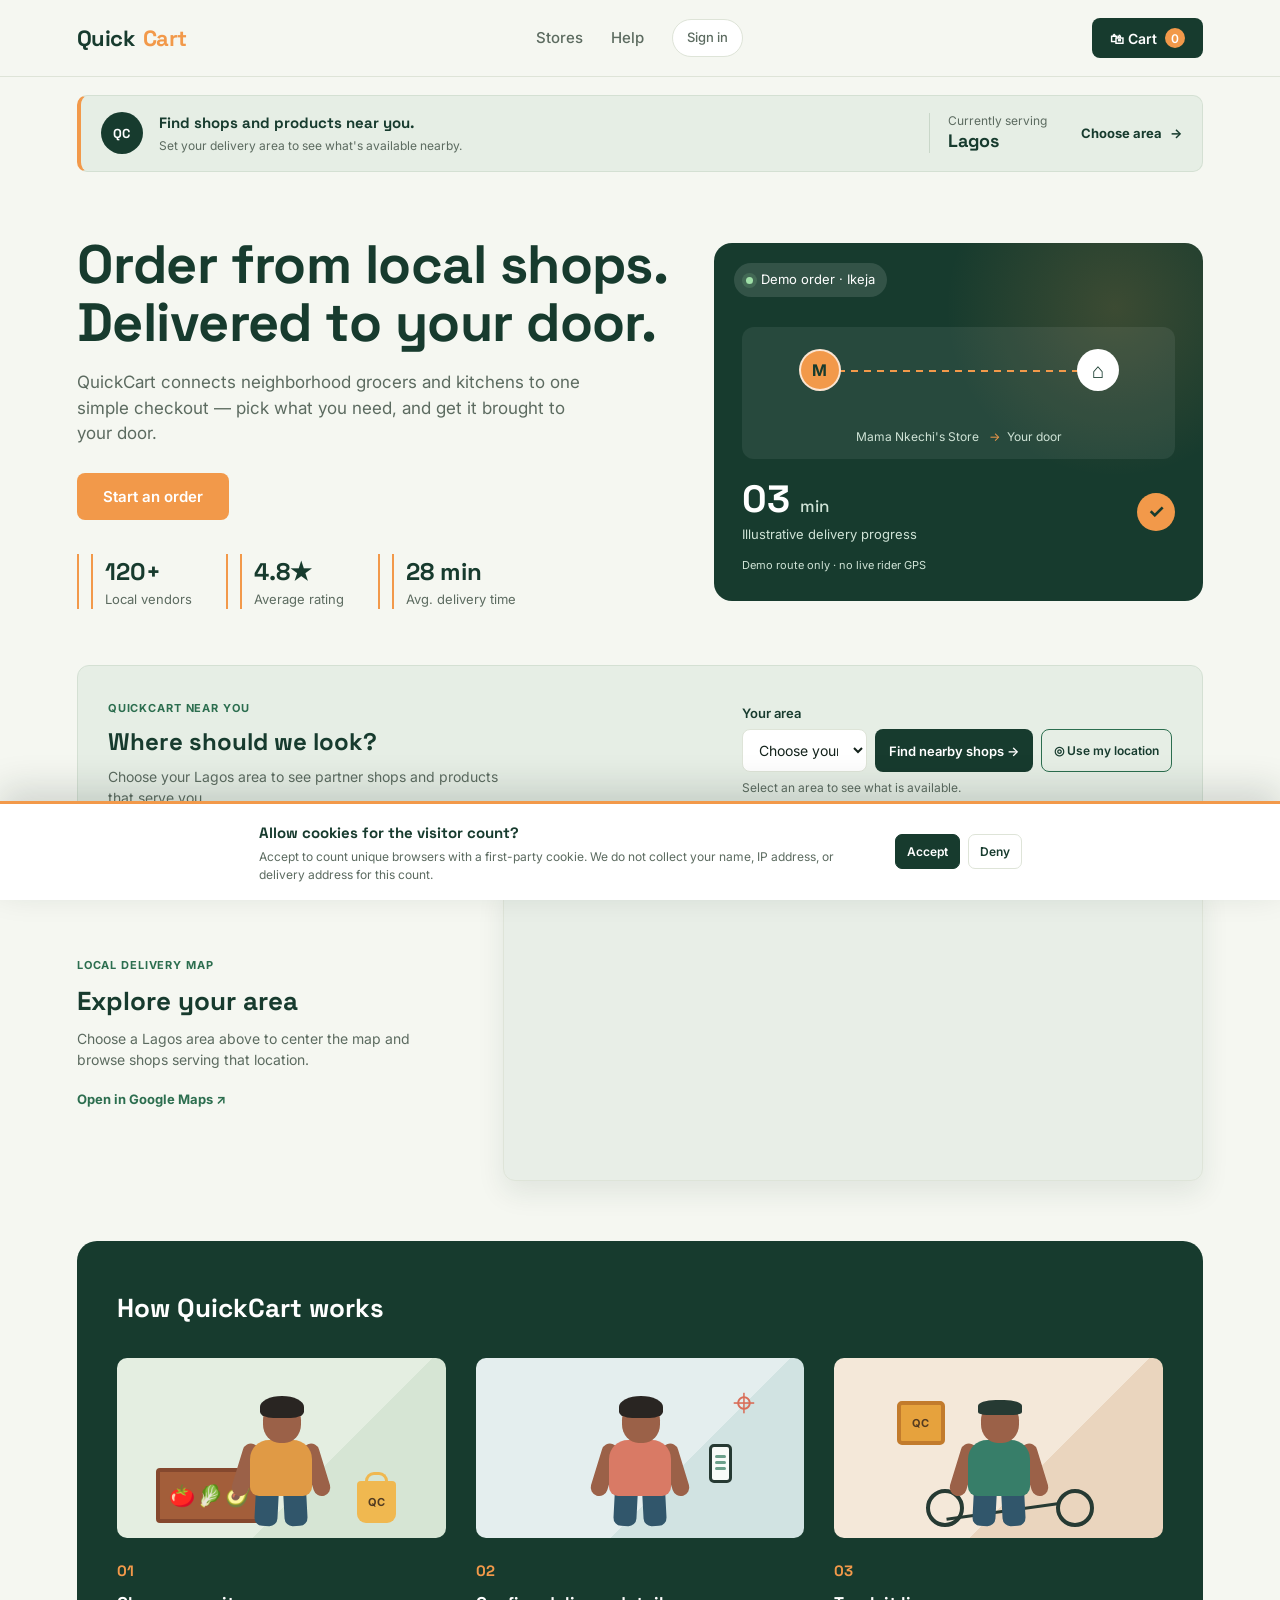
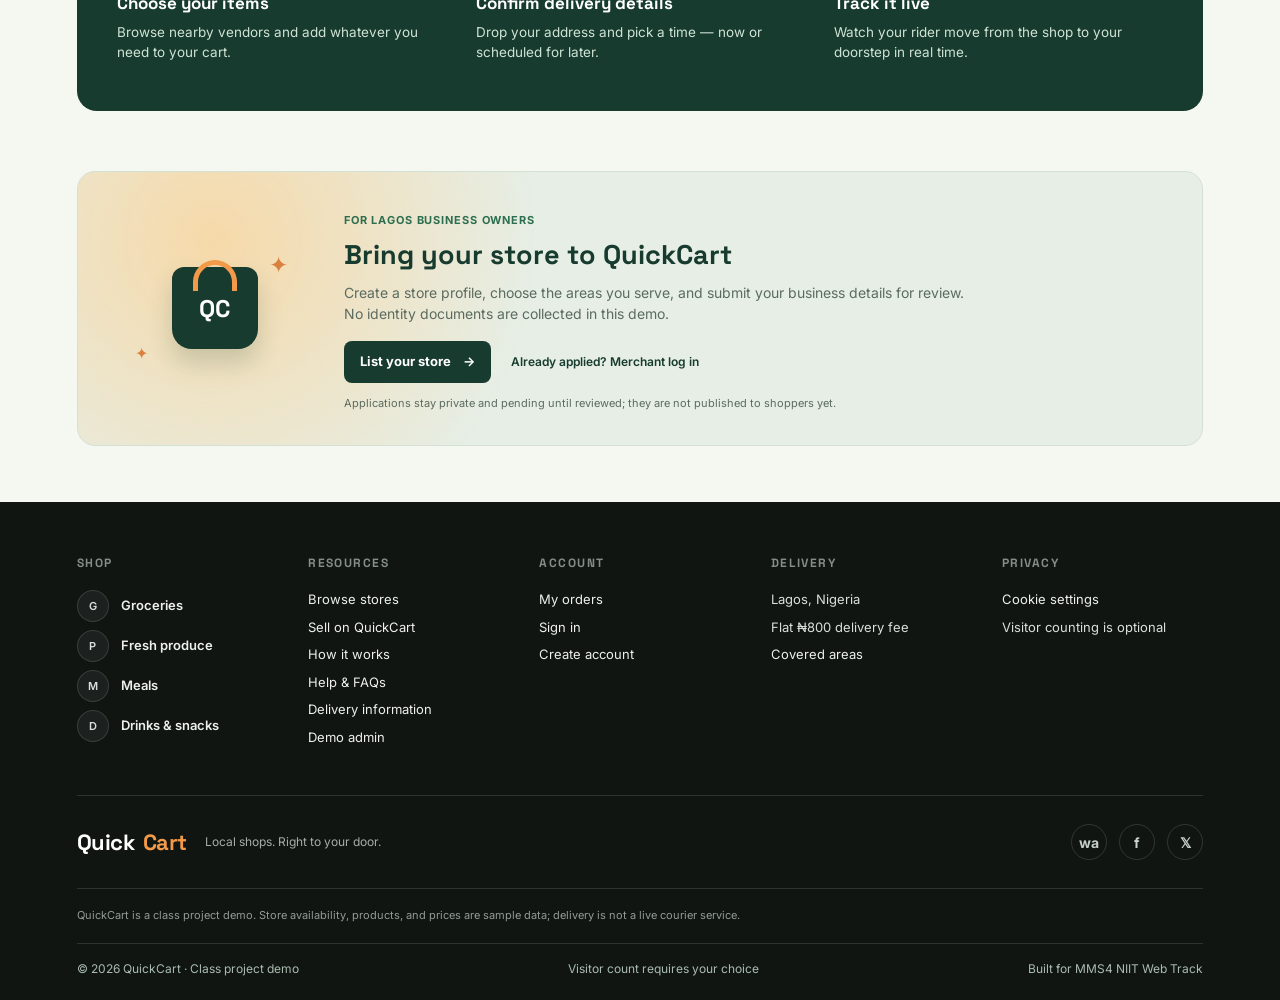
==== src/main/resources/static/index.html @ e5725293 "New App" ====
<!DOCTYPE html>
<html lang="en">
<head>
<meta charset="UTF-8">
<meta name="viewport" content="width=device-width, initial-scale=1.0">
<title>QuickCart — Local Delivery</title>
<link rel="preconnect" href="https://fonts.googleapis.com">
<link href="https://fonts.googleapis.com/css2?family=Space+Grotesk:wght@500;600;700&family=Inter:wght@400;500;600&display=swap" rel="stylesheet">
<link rel="stylesheet" href="style.css">
</head>
<body>

<header>
  <a href="index.html" class="brand">Quick<span>Cart</span></a>
  <nav><ul id="accountNav">
    <li><a>Groceries</a></li>
    <li><a>Meals</a></li>
  </ul></nav>
  <button class="cart-btn" id="cartButton" onclick="openCart()">
    🛍 Cart <span class="cart-count" id="cartCount">0</span>
  </button>
</header>

<div class="delivery-banner">
  <div class="banner-mark">QC</div>
  <div class="banner-copy">
    <strong>Find shops and products near you.</strong>
    <span>Set your delivery area to see what's available nearby.</span>
  </div>
  <div class="banner-action"><span>Currently serving</span><strong>Lagos</strong></div>
  <a href="#location" class="banner-link">Choose area <span aria-hidden="true">→</span></a>
</div>

<div class="hero">
  <div>
    <h1>Order from local shops.<br>Delivered to your door.</h1>
    <p>QuickCart connects neighborhood grocers and kitchens to one simple checkout — pick what you need, and get it brought to your door.</p>
    <button class="cta" onclick="document.getElementById('location').scrollIntoView({behavior:'smooth'})">Start an order</button>
    <div class="hero-stats">
      <div><div class="num">120+</div><div class="lbl">Local vendors</div></div>
      <div><div class="num">4.8★</div><div class="lbl">Average rating</div></div>
      <div><div class="num">28 min</div><div class="lbl">Avg. delivery time</div></div>
    </div>
  </div>
  <div class="hero-visual">
    <div class="tag"><span class="live-dot"></span> Demo order · Ikeja</div>
    <div class="route-map" aria-hidden="true">
      <div class="route-line"></div>
      <div class="route-stop shop-stop">M</div>
      <div class="route-stop home-stop">⌂</div>
      <div class="route-caption">Mama Nkechi's Store <span>→</span>Your door</div>
    </div>
    <div class="order-status">
      <div>
        <div class="eta">03 <span>min</span></div>
        <div class="eta-lbl">Illustrative delivery progress</div>
      </div>
      <div class="status-mark">✓</div>
    </div>
    <div class="hero-demo-note">Demo route only · no live rider GPS</div>
  </div>
</div>

<section class="location-section" id="location">
  <div class="location-intro">
    <span class="location-kicker">QUICKCART NEAR YOU</span>
    <h2>Where should we look?</h2>
    <p>Choose your Lagos area to see partner shops and products that serve you.</p>
  </div>
  <div class="location-form">
    <label for="locationCity">Your area</label>
    <div class="location-controls">
      <select id="locationCity">
        <option value="">Choose your area</option>
        <option value="Agege">Agege</option>
        <option value="Alimosho">Alimosho</option>
        <option value="Ajah">Ajah</option>
        <option value="Badagry">Badagry</option>
        <option value="Epe">Epe</option>
        <option value="Ikeja">Ikeja</option>
        <option value="Kosofe">Kosofe</option>
        <option value="Lekki">Lekki</option>
        <option value="Ojo">Ojo</option>
        <option value="Somolu">Somolu</option>
        <option value="Surulere">Surulere</option>
        <option value="Victoria Island">Victoria Island</option>
        <option value="Yaba">Yaba</option>
      </select>
      <button class="location-submit" type="button" onclick="findNearbyShops()">Find nearby shops <span aria-hidden="true">→</span></button>
      <button class="location-gps" type="button" onclick="useMyLocation()">◎ Use my location</button>
    </div>
    <p class="location-status" id="locationStatus" role="status">Select an area to see what is available.</p>
  </div>
</section>

<section class="map-section" aria-labelledby="mapHeading">
  <div class="map-info">
    <span class="location-kicker">LOCAL DELIVERY MAP</span>
    <h2 id="mapHeading">Explore your area</h2>
    <p id="mapDescription">Choose a Lagos area above to center the map and browse shops serving that location.</p>
    <a id="googleMapLink" href="https://www.google.com/maps/search/?api=1&query=Lagos%2C%20Nigeria" target="_blank" rel="noopener noreferrer">Open in Google Maps <span aria-hidden="true">↗</span></a>
  </div>
  <div class="map-frame">
    <iframe id="googleMap" title="Google Map of Lagos delivery area" loading="lazy" referrerpolicy="no-referrer-when-downgrade" src="https://maps.google.com/maps?q=Lagos%2C%20Nigeria&output=embed"></iframe>
  </div>
</section>

<section id="shop" hidden>
  <div class="section-head">
    <div>
      <h2 id="shopHeading">Shops near you</h2>
      <p id="shopSubheading">Available shops and products for your selected area.</p>
    </div>
    <div class="filters">
      <button class="active" onclick="filterCat('all',this)">All</button>
      <button onclick="filterCat('grocery',this)">Groceries</button>
      <button onclick="filterCat('produce',this)">Produce</button>
      <button onclick="filterCat('meal',this)">Meals</button>
      <button onclick="filterCat('bakery',this)">Bakery</button>
      <button onclick="filterCat('drink',this)">Drinks</button>
      <button onclick="filterCat('snack',this)">Snacks</button>
      <button onclick="filterCat('household',this)">Household</button>
      <button onclick="filterCat('personal',this)">Personal care</button>
    </div>
  </div>
  <div class="store-grid" id="storeGrid"></div>
  <h3 class="products-heading">Products from these shops</h3>
  <div class="grid" id="productGrid"></div>
</section>

<div class="how" id="how">
  <h2>How QuickCart works</h2>
  <div class="how-grid">
    <div class="step">
      <div class="step-art step-art-shop" aria-hidden="true">
        <div class="market-crate"><span>🍅</span><span>🥬</span><span>🥑</span></div>
        <div class="person person-shopper">
          <div class="person-hair"></div><div class="person-head"></div>
          <div class="person-arm person-arm-left"></div><div class="person-arm person-arm-right"></div>
          <div class="person-body"></div><div class="person-leg person-leg-left"></div><div class="person-leg person-leg-right"></div>
        </div>
        <div class="shopper-tote">QC</div>
      </div>
      <div class="n">01</div>
      <h3>Choose your items</h3>
      <p>Browse nearby vendors and add whatever you need to your cart.</p>
    </div>
    <div class="step">
      <div class="step-art step-art-address" aria-hidden="true">
        <div class="address-pin">⌖</div>
        <div class="person person-customer">
          <div class="person-hair"></div><div class="person-head"></div>
          <div class="person-arm person-arm-left"></div><div class="person-arm person-arm-right"></div>
          <div class="person-body"></div><div class="person-leg person-leg-left"></div><div class="person-leg person-leg-right"></div>
        </div>
        <div class="customer-phone"><span></span><span></span><span></span></div>
      </div>
      <div class="n">02</div>
      <h3>Confirm delivery details</h3>
      <p>Drop your address and pick a time — now or scheduled for later.</p>
    </div>
    <div class="step">
      <div class="step-art step-art-delivery" aria-hidden="true">
        <div class="delivery-box">QC</div>
        <div class="person person-rider">
          <div class="person-hair"></div><div class="person-head"></div>
          <div class="person-arm person-arm-left"></div><div class="person-arm person-arm-right"></div>
          <div class="person-body"></div><div class="person-leg person-leg-left"></div><div class="person-leg person-leg-right"></div>
        </div>
        <div class="delivery-wheel delivery-wheel-left"></div><div class="delivery-wheel delivery-wheel-right"></div>
        <div class="delivery-bike"></div>
      </div>
      <div class="n">03</div>
      <h3>Track it live</h3>
      <p>Watch your rider move from the shop to your doorstep in real time.</p>
    </div>
  </div>
</div>

<section class="merchant-cta-section" aria-labelledby="merchantCtaTitle">
  <div class="merchant-cta-art" aria-hidden="true">
    <span class="merchant-cta-bag">QC</span>
    <span class="merchant-cta-spark merchant-spark-one">✦</span>
    <span class="merchant-cta-spark merchant-spark-two">✦</span>
  </div>
  <div class="merchant-cta-copy">
    <span class="location-kicker">FOR LAGOS BUSINESS OWNERS</span>
    <h2 id="merchantCtaTitle">Bring your store to QuickCart</h2>
    <p>Create a store profile, choose the areas you serve, and submit your business details for review. No identity documents are collected in this demo.</p>
    <div class="merchant-cta-actions">
      <a class="merchant-cta-button" href="merchant-signup.html">List your store <span aria-hidden="true">→</span></a>
      <a class="merchant-login-link" href="merchant-login.html">Already applied? Merchant log in</a>
    </div>
    <small>Applications stay private and pending until reviewed; they are not published to shoppers yet.</small>
  </div>
</section>

<footer class="site-footer">
  <div class="footer-sitemap">
    <div class="footer-column footer-products">
      <h3>Shop</h3>
      <a href="#location"><span class="footer-product-icon">G</span> Groceries</a>
      <a href="#location"><span class="footer-product-icon">P</span> Fresh produce</a>
      <a href="#location"><span class="footer-product-icon">M</span> Meals</a>
      <a href="#location"><span class="footer-product-icon">D</span> Drinks & snacks</a>
    </div>
    <div class="footer-column">
      <h3>Resources</h3>
      <a href="stores.html">Browse stores</a>
      <a href="merchant-signup.html">Sell on QuickCart</a>
      <a href="#how">How it works</a>
      <a href="help.html">Help & FAQs</a>
      <a href="help.html">Delivery information</a>
      <a href="admin-login.html">Demo admin</a>
    </div>
    <div class="footer-column">
      <h3>Account</h3>
      <a href="orders.html">My orders</a>
      <a href="login.html">Sign in</a>
      <a href="signup.html">Create account</a>
    </div>
    <div class="footer-column">
      <h3>Delivery</h3>
      <span>Lagos, Nigeria</span>
      <span>Flat ₦800 delivery fee</span>
      <a href="stores.html">Covered areas</a>
    </div>
    <div class="footer-column">
      <h3>Privacy</h3>
      <a href="#visitorCount" onclick="openVisitorCookieSettings(event)">Cookie settings</a>
      <span>Visitor counting is optional</span>
    </div>
  </div>
  <div class="footer-brandbar">
    <div class="footer-brand-lockup">
      <a href="index.html" class="brand footer-brand">Quick<span>Cart</span></a>
      <span>Local shops. Right to your door.</span>
    </div>
    <div class="footer-socials" aria-label="Share QuickCart">
      <a href="#" aria-label="Share QuickCart on WhatsApp" title="Share on WhatsApp" onclick="shareQuickCart('whatsapp', event)">wa</a>
      <a href="#" aria-label="Share QuickCart on Facebook" title="Share on Facebook" onclick="shareQuickCart('facebook', event)">f</a>
      <a href="#" aria-label="Share QuickCart on X" title="Share on X" onclick="shareQuickCart('x', event)">𝕏</a>
    </div>
  </div>
  <p class="footer-disclaimer">QuickCart is a class project demo. Store availability, products, and prices are sample data; delivery is not a live courier service.</p>
  <div class="footer-bottom">
    <span>© 2026 QuickCart · Class project demo</span>
    <span id="visitorCount">Visitor count requires your choice</span>
    <span>Built for MMS4 NIIT Web Track</span>
  </div>
</footer>

<div class="overlay" id="overlay" onclick="closeCart()"></div>
<div class="drawer" id="drawer">
  <div class="drawer-head">
    <h3>Your cart</h3>
    <button class="close-btn" onclick="closeCart()">✕</button>
  </div>
  <div class="drawer-items" id="drawerItems"></div>
  <div class="drawer-foot">
    <div class="field" id="addressField" style="display:none;">
      <label for="streetAddress">Street address</label>
      <input type="text" id="streetAddress" placeholder="e.g. 14 Adeola Street">

      <div class="delivery-row">
        <div class="delivery-col">
          <label for="citySelect">City</label>
          <select id="citySelect">
            <option value="">Choose city</option>
            <option value="Agege">Agege</option>
            <option value="Alimosho">Alimosho</option>
            <option value="Ajah">Ajah</option>
            <option value="Badagry">Badagry</option>
            <option value="Epe">Epe</option>
            <option value="Ikeja">Ikeja</option>
            <option value="Kosofe">Kosofe</option>
            <option value="Lekki">Lekki</option>
            <option value="Ojo">Ojo</option>
            <option value="Somolu">Somolu</option>
            <option value="Surulere">Surulere</option>
            <option value="Victoria Island">Victoria Island</option>
            <option value="Yaba">Yaba</option>
          </select>
        </div>

        <div class="delivery-col">
          <label for="stateSelect">State</label>
          <select id="stateSelect">
            <option value="Lagos" selected>Lagos</option>
          </select>
        </div>
      </div>
    </div>
    <div class="row"><span>Subtotal</span><span id="subtotal">₦0</span></div>
    <div class="row"><span>Delivery fee</span><span id="deliveryFee">₦0</span></div>
    <div class="row total"><span>Total</span><span id="total">₦0</span></div>
    <button class="checkout-btn" id="checkoutBtn" onclick="checkout()" disabled>Place order</button>
  </div>
</div>

<div class="payment-modal" id="paymentModal" hidden>
  <section class="payment-dialog" role="dialog" aria-modal="true" aria-labelledby="paymentTitle" aria-describedby="paymentNotice">
    <span class="success-eyebrow">CHECKOUT · FINAL STEP</span>
    <h2 id="paymentTitle">Confirm demo payment</h2>
    <p class="payment-total-label">Order total</p>
    <p class="payment-total" id="paymentTotal">₦0</p>
    <div class="payment-demo-notice" id="paymentNotice">
      <strong>Demo only — no money will be charged.</strong>
      <span>This project does not process real payments or collect payment details.</span>
    </div>
    <button type="button" class="success-done" id="demoPaymentSubmit" onclick="confirmDemoPayment()">Simulate payment &amp; place order</button>
    <button type="button" class="payment-cancel" id="cancelDemoPayment" onclick="closePaymentModal()">Back to checkout</button>
  </section>
</div>

<div class="order-success-modal" id="orderSuccessModal" hidden>
  <section class="order-success-dialog" role="dialog" aria-modal="true" aria-labelledby="orderSuccessTitle" aria-describedby="orderSuccessMessage">
    <div class="success-icon" aria-hidden="true">
      <svg viewBox="0 0 72 72" focusable="false">
        <path class="success-badge" d="M36 3.5 44 8l9.2-.5 5 7.8 8.5 3.4.6 9.2 5.2 7.6-4.2 8.2.5 9.2-7.8 5-3.4 8.5-9.2.6L36 72l-8.2-4.2-9.2.5-5-7.8-8.5-3.4-.6-9.2L-.7 40.3l4.2-8.2-.5-9.2 7.8-5 3.4-8.5 9.2-.6z" transform="translate(1 0)"/>
        <path class="success-check" d="m22 37 9 9 20-21"/>
      </svg>
    </div>
    <span class="success-eyebrow">ORDER CONFIRMED</span>
    <h2 id="orderSuccessTitle">Successful</h2>
    <p id="orderSuccessMessage">Your order has been placed successfully.</p>
    <p class="success-reference" id="orderSuccessReference"></p>
    <button type="button" class="success-done" id="orderSuccessDone" onclick="closeOrderSuccess()">Done</button>
    <a class="success-orders-link" href="orders.html">View my orders</a>
  </section>
</div>

<script src="common.js"></script>
<script>
let PRODUCTS = [];
let NEARBY_STORES = [];
let cart = {}; // {id: qty}
let currentFilter = 'all';
let previousFocus = null;
let isSubmittingOrder = false;

function setMapLocation(query, description, title) {
  const encodedQuery = encodeURIComponent(query);
  const map = document.getElementById('googleMap');
  map.src = `https://maps.google.com/maps?q=${encodedQuery}&output=embed`;
  map.title = title;
  document.getElementById('mapDescription').textContent = description;
  document.getElementById('googleMapLink').href = `https://www.google.com/maps/search/?api=1&query=${encodedQuery}`;
}

function shareQuickCart(platform, event) {
  event.preventDefault();
  const pageUrl = encodeURIComponent(window.location.href);
  const message = encodeURIComponent('Find local shops and products with QuickCart');
  const shareUrls = {
    whatsapp: `https://wa.me/?text=${message}%20${pageUrl}`,
    facebook: `https://www.facebook.com/sharer/sharer.php?u=${pageUrl}`,
    x: `https://twitter.com/intent/tweet?url=${pageUrl}&text=${message}`
  };
  window.open(shareUrls[platform], '_blank', 'noopener,noreferrer');
}

function useMyLocation() {
  const status = document.getElementById('locationStatus');
  if (!navigator.geolocation) {
    status.textContent = 'Location is not available in this browser. Choose your area from the list.';
    return;
  }

  status.textContent = 'Requesting your location permission...';
  navigator.geolocation.getCurrentPosition(position => {
    const coordinates = `${position.coords.latitude},${position.coords.longitude}`;
    setMapLocation(coordinates, 'Map centered on your device location. Confirm your Lagos area above to see shops serving you.', 'Google Map centered on your device location');
    status.textContent = 'Your location is on the map. Choose your Lagos area to find nearby shops.';
  }, error => {
    const message = error.code === error.PERMISSION_DENIED
      ? 'Location permission was denied. Choose your area from the list instead.'
      : 'Could not get your location. Choose your area from the list instead.';
    status.textContent = message;
  }, { enableHighAccuracy: false, timeout: 10000, maximumAge: 60000 });
}

async function findNearbyShops(shouldScroll = true) {
  const city = document.getElementById('locationCity').value;
  const status = document.getElementById('locationStatus');
  const shopSection = document.getElementById('shop');

  if (!city) {
    showToast('Choose your area first', true);
    return;
  }

  setMapLocation(`${city}, Lagos, Nigeria`, `Map centered on ${city}, Lagos. Shops shown below serve this area.`, `Google Map of ${city}, Lagos`);
  if (localStorage.getItem('qc_delivery_city') && localStorage.getItem('qc_delivery_city') !== city) {
    cart = {};
    updateCart();
  }
  status.textContent = `Looking for shops in ${city}...`;
  shopSection.hidden = true;

  try {
    const stores = await api(`/api/stores?city=${encodeURIComponent(city)}`);
    if (stores.length === 0) {
      NEARBY_STORES = [];
      PRODUCTS = [];
      localStorage.removeItem('qc_delivery_city');
      updateCart();
      status.textContent = `No partner shops serve ${city} yet. Try another Lagos area.`;
      return;
    }

    localStorage.setItem('qc_delivery_city', city);
    document.getElementById('citySelect').value = city;
    document.getElementById('shopHeading').textContent = `Shops near ${city}`;
    document.getElementById('shopSubheading').textContent = `Partner shops and their available products in ${city}.`;
    NEARBY_STORES = stores;
    PRODUCTS = stores.flatMap(store => store.products.map(product => ({ ...product, storeName: store.name })));
    updateCart();
    renderStores();
    renderGrid();
    shopSection.hidden = false;
    status.textContent = `${stores.length} partner shop${stores.length === 1 ? '' : 's'} found in ${city}.`;
    if (shouldScroll) shopSection.scrollIntoView({ behavior: 'smooth', block: 'start' });
  } catch (err) {
    status.textContent = err.message;
  }
}

function renderStores() {
  document.getElementById('storeGrid').innerHTML = NEARBY_STORES.map(store => `
    <article class="store-card">
      <div class="store-card-top">
        <div class="store-icon">${store.icon}</div>
        <div>
          <h3>${store.name}</h3>
          <p>${store.category}</p>
        </div>
      </div>
      <div class="store-card-bottom">
        <span>Serving ${document.getElementById('locationCity').value}</span>
        <strong>${store.products.length} items</strong>
      </div>
    </article>
  `).join('');
}

function restoreDeliveryArea() {
  const requestedCity = new URLSearchParams(window.location.search).get('area');
  const savedCity = requestedCity || localStorage.getItem('qc_delivery_city');
  if (!savedCity) return;
  const locationSelect = document.getElementById('locationCity');
  locationSelect.value = savedCity;
  if (locationSelect.value) findNearbyShops(Boolean(requestedCity));
}

function renderGrid(){
  const grid = document.getElementById('productGrid');
  const items = PRODUCTS.filter(p => currentFilter==='all' || p.cat===currentFilter);
  if (items.length === 0) {
    grid.innerHTML = '<p class="empty-results">No products in this category at your nearby shops.</p>';
    return;
  }
  grid.innerHTML = items.map(p => `
    <div class="card">
      <div class="card-img">${p.icon}</div>
      <h3>${p.name}</h3>
      <p class="desc">${p.desc}</p>
      <p class="product-store">${p.storeName}</p>
      <div class="card-foot">
        <span class="price">${money(p.price)}</span>
        <button class="add-btn" onclick="addToCart(${p.id})">+</button>
      </div>
    </div>
  `).join('');
}

function filterCat(cat, btn){
  currentFilter = cat;
  document.querySelectorAll('.filters button').forEach(b=>b.classList.remove('active'));
  btn.classList.add('active');
  renderGrid();
}

function addToCart(id){
  cart[id] = (cart[id] || 0) + 1;
  updateCart();
  showToast('Added to cart');
}

function changeQty(id, delta){
  cart[id] = (cart[id]||0) + delta;
  if(cart[id] <= 0) delete cart[id];
  updateCart();
}

function updateCart(){
  const ids = Object.keys(cart);
  const count = ids.reduce((s,id)=>s+cart[id],0);
  document.getElementById('cartCount').textContent = count;

  const drawerItems = document.getElementById('drawerItems');
  if(ids.length === 0){
    drawerItems.innerHTML = `<div class="empty-msg">Your cart is empty.<br>Add something tasty from the shop.</div>`;
  } else {
    drawerItems.innerHTML = ids.map(id=>{
      const p = PRODUCTS.find(x=>x.id==id);
      return `
        <div class="cart-line">
          <div class="ic">${p.icon}</div>
          <div class="info">
            <div class="nm">${p.name}</div>
            <div class="pr">${money(p.price)}</div>
          </div>
          <div class="qty">
            <button onclick="changeQty(${id},-1)">−</button>
            <span>${cart[id]}</span>
            <button onclick="changeQty(${id},1)">+</button>
          </div>
        </div>
      `;
    }).join('');
  }

  const subtotal = ids.reduce((s,id)=> s + PRODUCTS.find(x=>x.id==id).price * cart[id], 0);
  const fee = subtotal > 0 ? 800 : 0;
  document.getElementById('subtotal').textContent = money(subtotal);
  document.getElementById('deliveryFee').textContent = money(fee);
  document.getElementById('total').textContent = money(subtotal + fee);
  document.getElementById('checkoutBtn').disabled = subtotal === 0;
  document.getElementById('addressField').style.display = subtotal > 0 ? 'block' : 'none';
}

function openCart(){
  document.getElementById('drawer').classList.add('open');
  document.getElementById('overlay').classList.add('open');
}
function closeCart(){
  document.getElementById('drawer').classList.remove('open');
  document.getElementById('overlay').classList.remove('open');
}

function showOrderSuccess(order){
  const modal = document.getElementById('orderSuccessModal');
  const message = document.getElementById('orderSuccessMessage');
  const reference = document.getElementById('orderSuccessReference');
  previousFocus = document.getElementById('cartButton');
  message.textContent = `Your order has been placed successfully${order?.total != null ? ` for ${money(order.total)}` : ''}.`;
  reference.textContent = order?.id ? `Order #${order.id}` : '';
  modal.hidden = false;
  document.body.classList.add('modal-open');
  document.getElementById('orderSuccessDone').focus();
}

function closeOrderSuccess(){
  const modal = document.getElementById('orderSuccessModal');
  if (modal.hidden) return;
  modal.hidden = true;
  document.body.classList.remove('modal-open');
  if (previousFocus instanceof HTMLElement) previousFocus.focus();
}

function openPaymentModal(){
  const modal = document.getElementById('paymentModal');
  document.getElementById('paymentTotal').textContent = document.getElementById('total').textContent;
  previousFocus = document.getElementById('checkoutBtn');
  modal.hidden = false;
  document.body.classList.add('modal-open');
  document.getElementById('demoPaymentSubmit').focus();
}

function closePaymentModal(){
  const modal = document.getElementById('paymentModal');
  if (modal.hidden || isSubmittingOrder) return;
  modal.hidden = true;
  document.body.classList.remove('modal-open');
  if (previousFocus instanceof HTMLElement) previousFocus.focus();
}

document.addEventListener('keydown', event => {
  const modal = document.getElementById('paymentModal').hidden
    ? document.getElementById('orderSuccessModal')
    : document.getElementById('paymentModal');
  if (modal.hidden) return;
  if (event.key === 'Escape') {
    if (modal.id === 'paymentModal') closePaymentModal();
    else closeOrderSuccess();
    return;
  }
  if (event.key === 'Tab') {
    const focusable = modal.querySelectorAll('button:not([disabled]), a[href]');
    const first = focusable[0];
    const last = focusable[focusable.length - 1];
    if (event.shiftKey && document.activeElement === first) {
      event.preventDefault();
      last.focus();
    } else if (!event.shiftKey && document.activeElement === last) {
      event.preventDefault();
      first.focus();
    }
  }
});

function checkout(){
  if (!getUser()) {
    showToast('Please sign in to place an order', true);
    setTimeout(()=> window.location.href = 'login.html', 900);
    return;
  }
  if (getUser().accountType === 'merchant') {
    showToast('Merchant accounts cannot place customer orders. Log out and use a customer account.', true);
    return;
  }

  const street = document.getElementById('streetAddress').value.trim();
  const city = document.getElementById('citySelect').value.trim();
  const state = document.getElementById('stateSelect').value.trim();

  if (!street) {
    showToast('Please enter your street address', true);
    return;
  }
  if (!city) {
    showToast('Please choose a Lagos city', true);
    return;
  }
  if (!state || state.toLowerCase() !== 'lagos') {
    showToast('QuickCart delivery is only available in Lagos, Lagos State', true);
    return;
  }

  openPaymentModal();
}

async function confirmDemoPayment(){
  if (isSubmittingOrder) return;
  const button = document.getElementById('demoPaymentSubmit');
  const street = document.getElementById('streetAddress').value.trim();
  const city = document.getElementById('citySelect').value.trim();
  const state = document.getElementById('stateSelect').value.trim();
  const address = `${street}, ${city}, ${state}`;
  isSubmittingOrder = true;
  button.disabled = true;
  button.textContent = 'Placing demo order...';
  try {
    const result = await api('/api/orders', {
      method: 'POST',
      body: JSON.stringify({ items: cart, address, street, city, state, paymentMethod: 'DEMO' })
    });
    document.getElementById('paymentModal').hidden = true;
    cart = {};
    updateCart();
    closeCart();
    showOrderSuccess(result.order);
  } catch (err) {
    showToast(err.message, true);
  } finally {
    isSubmittingOrder = false;
    button.disabled = false;
    button.textContent = 'Simulate payment & place order';
  }
}

renderAccountNav('accountNav');
restoreDeliveryArea();
updateCart();
</script>

</body>
</html>
---- src/main/resources/static/style.css ----
:root{
  --green-deep:#173B2E;
  --green-mid:#2C6E4F;
  --paper:#F5F7F1;
  --paper-card:#FFFFFF;
  --ink:#14231C;
  --mango:#F2994A;
  --teal:#2D6A6A;
  --line:#DEE4D8;
  --muted:#5C6B60;
  --error:#C0392B;
}
*{box-sizing:border-box;}
body{margin:0;background:var(--paper);color:var(--ink);font-family:'Inter',sans-serif;line-height:1.5;}
h1,h2,h3,.brand,.price{font-family:'Space Grotesk',sans-serif;}
a{color:inherit;}
img{max-width:100%;display:block;}

/* NAV */
header{
  display:flex;align-items:center;justify-content:space-between;
  padding:18px 6vw;position:sticky;top:0;background:var(--paper);
  border-bottom:1px solid var(--line);z-index:10;
}
.brand{font-size:22px;font-weight:700;color:var(--green-deep);display:flex;align-items:center;gap:8px;letter-spacing:-0.02em;text-decoration:none;}
.brand span{color:var(--mango);}
nav ul{display:flex;gap:28px;list-style:none;margin:0;padding:0;font-size:15px;font-weight:500;color:var(--muted);align-items:center;}
nav a{text-decoration:none;cursor:pointer;}
nav a:hover{color:var(--green-deep);}
.cart-btn{
  background:var(--green-deep);color:#fff;border:none;border-radius:8px;
  padding:10px 18px;font-family:'Inter';font-weight:600;font-size:14px;
  cursor:pointer;display:flex;align-items:center;gap:8px;
}
.cart-count{
  background:var(--mango);color:#fff;border-radius:50%;width:20px;height:20px;
  display:flex;align-items:center;justify-content:center;font-size:12px;
}
.account-pill{
  background:var(--paper-card);border:1px solid var(--line);padding:8px 14px;
  border-radius:20px;font-size:13px;cursor:pointer;font-family:'Inter';
}
.delivery-banner{
  margin:18px 6vw 0;padding:16px 20px;display:flex;align-items:center;gap:16px;
  background:#E6EEE5;border:1px solid #D4E0D3;border-left:4px solid var(--mango);border-radius:10px;
}
.banner-mark{width:42px;height:42px;display:grid;place-items:center;flex:none;border-radius:50%;
  background:var(--green-deep);color:#fff;font-family:'Space Grotesk';font-weight:700;font-size:13px;}
.banner-copy{display:flex;flex-direction:column;gap:2px;flex:1;}
.banner-copy strong{color:var(--green-deep);font-family:'Space Grotesk';font-size:15px;}
.banner-copy span,.banner-action span{color:var(--muted);font-size:12px;}
.banner-action{display:flex;flex-direction:column;line-height:1.35;padding:0 18px;border-left:1px solid #C9D7C9;}
.banner-action strong{font-family:'Space Grotesk';font-size:18px;color:var(--green-deep);}
.banner-link{display:flex;gap:8px;align-items:center;white-space:nowrap;color:var(--green-deep);font-size:13px;font-weight:700;text-decoration:none;}
.banner-link:hover{color:var(--green-mid);}

.location-section{
  margin:0 6vw 42px;padding:28px 30px;display:flex;align-items:center;justify-content:space-between;gap:28px;
  background:#E6EEE5;border:1px solid #D4E0D3;border-radius:12px;
}
.location-intro{max-width:390px;}
.location-kicker{color:var(--green-mid);font-size:11px;font-weight:700;letter-spacing:.08em;}
.location-intro h2{margin:6px 0;font-size:24px;color:var(--green-deep);}
.location-intro p{margin:0;color:var(--muted);font-size:14px;}
.location-form{width:min(100%,430px);}
.location-form label{display:block;margin-bottom:6px;font-size:13px;font-weight:600;color:var(--green-deep);}
.location-controls{display:flex;gap:8px;}
.location-controls select{flex:1;min-width:0;border:1px solid var(--line);border-radius:8px;padding:11px 12px;background:#fff;color:var(--ink);font:14px 'Inter',sans-serif;}
.location-submit{border:0;border-radius:8px;padding:11px 14px;background:var(--green-deep);color:white;font:600 13px 'Inter',sans-serif;white-space:nowrap;cursor:pointer;}
.location-submit:hover{background:var(--green-mid);}
.location-status{min-height:19px;margin:7px 0 0;color:var(--muted);font-size:12px;}
.location-gps{border:1px solid var(--green-mid);border-radius:8px;padding:10px 12px;background:transparent;color:var(--green-deep);font:600 12px 'Inter',sans-serif;white-space:nowrap;cursor:pointer;}
.location-gps:hover{background:#D8E5D7;}
.map-section{display:grid;grid-template-columns:.72fr 1.28fr;align-items:center;gap:32px;padding-top:0;}
.map-info h2{margin:7px 0;color:var(--green-deep);font-size:26px;}
.map-info p{margin:0 0 16px;color:var(--muted);font-size:14px;max-width:38ch;}
.map-info a{color:var(--green-mid);font-size:13px;font-weight:700;text-decoration:none;}
.map-info a:hover{color:var(--green-deep);}
.map-frame{overflow:hidden;border:1px solid var(--line);border-radius:12px;background:#E8EEE7;box-shadow:0 12px 28px rgba(23,59,46,.09);}
.map-frame iframe{display:block;width:100%;height:300px;border:0;}

/* HERO */
.hero{
  display:grid;grid-template-columns:1.1fr 0.9fr;gap:40px;
  padding:64px 6vw 56px;align-items:center;
}
.hero > div:first-child{animation:rise-in .55s ease-out both;}
.hero-visual{animation:rise-in .65s .1s ease-out both;}
.delivery-banner{animation:rise-in .45s ease-out both;}
.location-section,.map-section{animation:rise-in .5s ease-out both;}
@keyframes rise-in{from{opacity:0;transform:translateY(14px);}to{opacity:1;transform:translateY(0);}}
.hero h1{
  font-size:clamp(34px,4.4vw,54px);line-height:1.08;margin:0 0 18px;
  color:var(--green-deep);font-weight:700;letter-spacing:-0.01em;
}
.hero p{color:var(--muted);font-size:17px;max-width:46ch;margin:0 0 26px;}
.hero-stats{display:flex;gap:34px;margin-top:34px;}
.hero-stats div{border-left:2px solid var(--mango);padding-left:12px;}
.hero-stats .num{font-family:'Space Grotesk';font-size:24px;font-weight:700;color:var(--green-deep);}
.hero-stats .lbl{font-size:13px;color:var(--muted);}
.cta{
  background:var(--mango);color:#fff;border:none;padding:14px 26px;border-radius:8px;
  font-weight:600;font-size:15px;cursor:pointer;font-family:'Inter';
}
.hero-visual{
  background:radial-gradient(circle at 82% 18%,rgba(242,153,74,.17),transparent 34%),var(--green-deep);
  border-radius:18px;padding:28px;color:#fff;
  position:relative;overflow:hidden;min-height:320px;display:flex;flex-direction:column;justify-content:flex-end;
}
.hero-visual .tag{
  position:absolute;top:20px;left:20px;background:rgba(255,255,255,.12);
  padding:7px 12px;border-radius:20px;font-size:13px;display:flex;align-items:center;gap:8px;
}
.live-dot{width:7px;height:7px;border-radius:50%;background:#9FE0A8;box-shadow:0 0 0 4px rgba(159,224,168,.15);}
.route-map{height:132px;position:relative;margin:56px 0 20px;border-radius:12px;background:rgba(255,255,255,.07);}
.route-line{position:absolute;left:19%;right:19%;top:43px;height:2px;background:repeating-linear-gradient(90deg,var(--mango) 0 7px,transparent 7px 13px);}
.route-stop{position:absolute;top:22px;width:42px;height:42px;border:2px solid rgba(255,255,255,.75);border-radius:50%;display:grid;place-items:center;font-weight:700;}
.shop-stop{left:13%;background:var(--mango);color:var(--green-deep);}
.home-stop{right:13%;background:#fff;color:var(--green-deep);font-size:21px;}
.route-caption{position:absolute;left:0;right:0;bottom:13px;text-align:center;color:#CFE3D6;font-size:12px;}
.route-caption span{color:var(--mango);padding:0 7px;}
.order-status{display:flex;align-items:center;justify-content:space-between;gap:16px;}
.hero-visual .eta{font-family:'Space Grotesk';font-size:38px;font-weight:700;line-height:1.1;}
.hero-visual .eta span{font-size:17px;font-weight:500;color:#CFE3D6;}
.hero-visual .eta-lbl{font-size:13px;color:#CFE3D6;margin-top:4px;}
.hero-demo-note{margin-top:12px;color:#CFE3D6;font-size:11px;}
.status-mark{width:38px;height:38px;border-radius:50%;display:grid;place-items:center;background:var(--mango);color:var(--green-deep);font-size:19px;font-weight:700;flex:none;}

/* SECTION */
section{padding:10px 6vw 60px;}
.section-head{display:flex;justify-content:space-between;align-items:flex-end;margin-bottom:24px;flex-wrap:wrap;gap:14px;}
.section-head h2{font-size:26px;color:var(--green-deep);margin:0;}
.section-head p{color:var(--muted);font-size:14px;margin:4px 0 0;}
.filters{display:flex;gap:8px;flex-wrap:wrap;}
.filters button{
  border:1px solid var(--line);background:var(--paper-card);padding:7px 14px;
  border-radius:20px;font-size:13px;cursor:pointer;color:var(--muted);font-family:'Inter';
  transition:background .18s,color .18s,border-color .18s;
}
.filters button.active{background:var(--green-deep);color:#fff;border-color:var(--green-deep);}
.filters button:not(.active):hover{border-color:var(--green-mid);color:var(--green-deep);}
.filters button.active{box-shadow:0 5px 12px rgba(23,59,46,.16);}

.grid{display:grid;grid-template-columns:repeat(auto-fill,minmax(220px,1fr));gap:20px;}
.store-grid{display:grid;grid-template-columns:repeat(auto-fill,minmax(245px,1fr));gap:14px;margin-bottom:28px;}
.store-card{background:#fff;border:1px solid var(--line);border-radius:10px;padding:16px;}
.store-card{animation:rise-in .35s ease-out both;}
.store-card:nth-child(2){animation-delay:.06s;}
.store-card:nth-child(3){animation-delay:.12s;}
.store-card-top{display:flex;align-items:center;gap:12px;}
.store-icon{width:44px;height:44px;display:grid;place-items:center;flex:none;border-radius:9px;background:#EAF1E6;font-size:23px;}
.store-card h3{margin:0;color:var(--green-deep);font-size:16px;}
.store-card p{margin:3px 0 0;color:var(--muted);font-size:12px;}
.store-card-bottom{display:flex;justify-content:space-between;gap:10px;margin-top:16px;padding-top:12px;border-top:1px solid var(--line);font-size:12px;color:var(--muted);}
.store-card-bottom strong{color:var(--green-mid);}
.products-heading{margin:0 0 14px;color:var(--green-deep);font-size:19px;}
.empty-results{grid-column:1/-1;margin:0;padding:24px;background:#fff;border:1px dashed var(--line);border-radius:10px;color:var(--muted);font-size:14px;text-align:center;}
.card{
  background:var(--paper-card);border:1px solid var(--line);border-radius:14px;
  padding:16px;display:flex;flex-direction:column;gap:10px;
  transition:transform .18s ease,box-shadow .18s ease,border-color .18s ease;
}
.card{animation:rise-in .35s ease-out both;}
.card:nth-child(2){animation-delay:.04s;}
.card:nth-child(3){animation-delay:.08s;}
.card:nth-child(4){animation-delay:.12s;}
.card:hover{transform:translateY(-3px);border-color:#C5D4C5;box-shadow:0 12px 28px rgba(23,59,46,.08);}
.card-img{
  height:130px;border-radius:10px;display:flex;align-items:center;justify-content:center;
  font-size:44px;background:linear-gradient(135deg,#EAF1E6,#DCEAD9);
}
.card h3{font-size:16px;margin:0;color:var(--ink);}
.card .desc{font-size:13px;color:var(--muted);margin:0;min-height:32px;}
.product-store{margin:0;color:var(--green-mid);font-size:11px;font-weight:600;}
.card-foot{display:flex;justify-content:space-between;align-items:center;margin-top:auto;}
.price{font-size:17px;font-weight:700;color:var(--green-deep);}
.add-btn{
  background:var(--paper);border:1px solid var(--green-mid);color:var(--green-mid);
  width:32px;height:32px;border-radius:8px;font-size:18px;cursor:pointer;font-family:'Inter';
  line-height:1;
}
.add-btn:hover{background:var(--green-mid);color:#fff;transform:translateY(-1px);}

/* HOW IT WORKS */
.how{background:var(--green-deep);color:#fff;border-radius:20px;margin:0 6vw 60px;padding:48px 40px;}
.how h2{font-size:26px;margin:0 0 30px;}
.how-grid{display:grid;grid-template-columns:repeat(3,1fr);gap:30px;}
.step-art{height:180px;position:relative;overflow:hidden;margin-bottom:22px;border-radius:10px;isolation:isolate;}
.step-art-shop{background:linear-gradient(135deg,#E4EEE1 0 62%,#D6E5D4 62%);}
.step-art-address{background:linear-gradient(135deg,#E4EEEE 0 62%,#D1E3E2 62%);}
.step-art-delivery{background:linear-gradient(135deg,#F4E8D9 0 62%,#EAD5BE 62%);}
.person{position:absolute;z-index:2;left:50%;bottom:10px;width:82px;height:132px;transform:translateX(-50%);}
.person-head{position:absolute;z-index:3;top:5px;left:23px;width:38px;height:42px;border-radius:46% 46% 44% 44%;background:#9B6148;}
.person-hair{position:absolute;z-index:4;top:0;left:20px;width:44px;height:22px;border-radius:50% 50% 30% 30%;background:#292522;}
.person-body{position:absolute;z-index:2;top:44px;left:10px;width:62px;height:56px;border-radius:19px 19px 9px 9px;background:#E09A45;}
.person-arm{position:absolute;z-index:1;top:48px;width:17px;height:54px;border-radius:12px;background:#9B6148;transform-origin:top center;}
.person-arm-left{left:5px;transform:rotate(17deg);}
.person-arm-right{right:5px;transform:rotate(-17deg);}
.person-leg{position:absolute;z-index:1;top:94px;width:23px;height:36px;border-radius:5px 5px 8px 8px;background:#31566B;}
.person-leg-left{left:15px;transform:rotate(3deg);}
.person-leg-right{right:15px;transform:rotate(-3deg);}
.person-customer .person-body{background:#D97A65;}
.person-rider .person-body{background:#377E69;}
.person-rider .person-hair{height:15px;top:4px;border-radius:40% 40% 20% 20%;background:#263A33;}
.market-crate{position:absolute;left:12%;bottom:15px;z-index:1;display:flex;gap:2px;padding:8px 9px;background:#A35E3A;border:4px solid #85482E;border-radius:4px;color:#fff;font-size:21px;}
.shopper-tote{position:absolute;right:15%;bottom:15px;z-index:3;width:39px;height:42px;display:grid;place-items:center;border-radius:4px 4px 9px 9px;background:#F0B850;color:#513B22;font-size:11px;font-weight:700;}
.shopper-tote::before{content:"";position:absolute;top:-9px;width:17px;height:11px;border:3px solid #F0B850;border-bottom:0;border-radius:9px 9px 0 0;}
.address-pin{position:absolute;right:15%;top:24px;z-index:1;color:#D96D58;font-size:39px;line-height:1;}
.customer-phone{position:absolute;right:22%;top:86px;z-index:4;width:23px;height:39px;padding:5px 3px;border:3px solid #263A33;border-radius:5px;background:#F8FBF8;}
.customer-phone span{display:block;height:3px;margin:3px 0;background:#6BA08A;border-radius:2px;}
.delivery-box{position:absolute;left:19%;top:43px;z-index:3;width:48px;height:44px;display:grid;place-items:center;background:#E6A23D;border:4px solid #C27B2C;border-radius:5px;color:#553B20;font-size:11px;font-weight:700;}
.delivery-bike{position:absolute;left:34%;bottom:25px;z-index:1;width:34%;height:3px;background:#263A33;transform:rotate(-8deg);}
.delivery-wheel{position:absolute;z-index:1;bottom:11px;width:38px;height:38px;border:4px solid #263A33;border-radius:50%;}
.delivery-wheel-left{left:28%;}
.delivery-wheel-right{right:21%;}
.how-grid .step .n{font-family:'Space Grotesk';font-size:15px;color:var(--mango);font-weight:700;margin-bottom:8px;}
.how-grid .step h3{font-size:17px;margin:0 0 6px;}
.how-grid .step p{font-size:13.5px;color:#CFE3D6;margin:0;}

.site-footer{padding:50px 6vw 22px;background:#101512;color:#D9E0DB;font-size:13px;}
.footer-sitemap{display:grid;grid-template-columns:repeat(5,minmax(0,1fr));gap:30px;padding-bottom:48px;}
.footer-column{display:flex;flex-direction:column;align-items:flex-start;gap:8px;}
.footer-column h3{color:#858D88;font-size:12px;letter-spacing:.12em;text-transform:uppercase;margin:2px 0 10px;}
.footer-column a{color:#EDF0EE;text-decoration:none;}
.footer-column a:hover{color:#fff;}
.footer-products a{display:flex;align-items:center;gap:12px;font-weight:600;}
.footer-product-icon{width:32px;height:32px;display:grid;place-items:center;border:1px solid rgba(255,255,255,.13);border-radius:50%;background:rgba(255,255,255,.05);color:#D9E0DB;font-size:11px;}
.footer-brandbar{display:flex;align-items:center;justify-content:space-between;gap:24px;padding:28px 0;border-top:1px solid rgba(255,255,255,.12);}
.footer-brand-lockup{display:flex;align-items:center;gap:18px;}
.footer-brand{color:#fff;font-size:22px;}
.footer-brand-lockup>span{color:#A6AEA9;font-size:12px;}
.footer-socials{display:flex;align-items:center;gap:12px;}
.footer-socials a{width:36px;height:36px;display:grid;place-items:center;border:1px solid rgba(255,255,255,.14);border-radius:50%;color:#C8D0CB;font-size:14px;font-weight:700;text-decoration:none;transition:background .18s,color .18s,transform .18s;}
.footer-socials a:hover{background:#fff;color:#101512;transform:translateY(-2px);}
.footer-disclaimer{margin:0;padding:18px 0;border-top:1px solid rgba(255,255,255,.12);color:#929B95;font-size:11px;line-height:1.6;}
.footer-bottom{border-top:1px solid rgba(255,255,255,.12);padding-top:16px;display:flex;justify-content:space-between;flex-wrap:wrap;gap:8px;color:#A9BCAF;font-size:12px;}
.footer-bottom a{color:#D9E0DB;text-decoration:none;}
.footer-bottom a:hover{color:#fff;}

button,a,select,input{transition:color .18s ease,background-color .18s ease,border-color .18s ease,box-shadow .18s ease;}
:focus-visible{outline:3px solid var(--mango);outline-offset:3px;}

/* CART DRAWER */
.delivery-row{display:flex;gap:10px;margin-top:10px;}
.delivery-col{flex:1;}
.delivery-col label{font-size:13px;color:var(--muted);display:block;margin-bottom:5px;}
.delivery-row select,
.delivery-col select,
.delivery-col input{
  width:100%;border:1px solid var(--line);border-radius:8px;padding:9px 11px;
  font-family:'Inter';font-size:14px;color:var(--ink);background:#fff;
}
.overlay{
  position:fixed;inset:0;background:rgba(20,35,28,.35);opacity:0;pointer-events:none;
  transition:opacity .25s;z-index:20;
}
.overlay.open{opacity:1;pointer-events:auto;}
.drawer{
  position:fixed;top:0;right:-420px;width:380px;max-width:88vw;height:100%;background:#fff;
  z-index:30;box-shadow:-8px 0 30px rgba(0,0,0,.15);transition:right .28s ease;
  display:flex;flex-direction:column;
}
.drawer.open{right:0;}
.drawer-head{padding:22px 22px 16px;border-bottom:1px solid var(--line);display:flex;justify-content:space-between;align-items:center;}
.drawer-head h3{margin:0;font-size:19px;color:var(--green-deep);}
.close-btn{border:none;background:none;font-size:20px;cursor:pointer;color:var(--muted);}
.drawer-items{flex:1;overflow-y:auto;padding:14px 22px;}
.cart-line{display:flex;gap:12px;align-items:center;padding:12px 0;border-bottom:1px solid var(--line);}
.cart-line .ic{
  width:44px;height:44px;border-radius:8px;background:var(--paper);display:flex;
  align-items:center;justify-content:center;font-size:20px;flex:none;
}
.cart-line .info{flex:1;}
.cart-line .info .nm{font-size:14px;font-weight:600;}
.cart-line .info .pr{font-size:13px;color:var(--muted);}
.qty{display:flex;align-items:center;gap:8px;}
.qty button{width:22px;height:22px;border:1px solid var(--line);background:#fff;border-radius:5px;cursor:pointer;font-size:13px;}
.empty-msg{color:var(--muted);font-size:14px;text-align:center;padding:40px 10px;}
.drawer-foot{padding:20px 22px 24px;border-top:1px solid var(--line);}
.field{margin-bottom:12px;}
.field label{font-size:13px;color:var(--muted);display:block;margin-bottom:5px;}
.field input, .field textarea{
  width:100%;border:1px solid var(--line);border-radius:8px;padding:9px 11px;
  font-family:'Inter';font-size:14px;color:var(--ink);
}
.row{display:flex;justify-content:space-between;font-size:14px;color:var(--muted);margin-bottom:6px;}
.row.total{font-size:17px;font-weight:700;color:var(--ink);margin-top:10px;}
.checkout-btn{
  width:100%;background:var(--mango);color:#fff;border:none;padding:13px;border-radius:8px;
  font-weight:600;font-size:15px;margin-top:14px;cursor:pointer;font-family:'Inter';
}
.checkout-btn:disabled{background:#E7DFD3;color:#A8A39A;cursor:not-allowed;}

body.modal-open{overflow:hidden;}
.payment-modal{
  position:fixed;inset:0;z-index:60;display:grid;place-items:center;padding:24px;
  background:rgba(18,28,23,.38);backdrop-filter:blur(7px);-webkit-backdrop-filter:blur(7px);
}
.payment-modal[hidden]{display:none;}
.payment-dialog{
  width:min(100%,430px);max-height:min(88vh,720px);overflow-y:auto;
  display:flex;flex-direction:column;align-items:center;text-align:center;
  padding:34px;border:1px solid rgba(255,255,255,.8);border-radius:24px;
  background:#fff;box-shadow:0 24px 80px rgba(15,35,25,.22);
  animation:success-dialog-in .28s cubic-bezier(.2,.8,.2,1) both;
}
.payment-dialog h2{margin:5px 0 18px;color:#17221B;font-size:27px;letter-spacing:-.035em;}
.payment-total-label{margin:0;color:var(--muted);font-size:13px;}
.payment-dialog .payment-total{margin:0 0 19px;color:var(--green-deep);font:700 32px 'Space Grotesk',sans-serif;}
.payment-demo-notice{
  display:flex;flex-direction:column;gap:4px;width:100%;padding:13px 14px;
  border:1px solid #D9E9CE;border-radius:10px;background:#F1F8E9;text-align:left;
}
.payment-demo-notice strong{color:#315D27;font-size:13px;}
.payment-demo-notice span{color:var(--muted);font-size:12px;line-height:1.45;}
.payment-dialog .success-done{margin-top:20px;}
.payment-cancel{
  margin-top:13px;padding:8px;border:0;background:transparent;color:var(--muted);
  font:600 13px 'Inter',sans-serif;cursor:pointer;
}
.payment-cancel:hover{color:var(--green-deep);}
.order-success-modal{
  position:fixed;inset:0;z-index:60;display:grid;place-items:center;padding:24px;
  background:rgba(18,28,23,.38);backdrop-filter:blur(7px);-webkit-backdrop-filter:blur(7px);
}
.order-success-modal[hidden]{display:none;}
.order-success-dialog{
  width:min(100%,430px);max-height:min(88vh,720px);overflow-y:auto;
  display:flex;flex-direction:column;align-items:center;text-align:center;
  padding:38px 38px 30px;border:1px solid rgba(255,255,255,.8);border-radius:28px;
  background:#fff;box-shadow:0 24px 80px rgba(15,35,25,.22);
  animation:success-dialog-in .28s cubic-bezier(.2,.8,.2,1) both;
}
@keyframes success-dialog-in{
  from{opacity:0;transform:translateY(12px) scale(.97);}
  to{opacity:1;transform:translateY(0) scale(1);}
}
.success-icon{width:88px;height:88px;margin:0 0 20px;}
.success-icon svg{display:block;width:100%;height:100%;overflow:visible;}
.success-badge{fill:#B7F278;}
.success-check{fill:none;stroke:#075B3D;stroke-width:6;stroke-linecap:round;stroke-linejoin:round;}
.success-eyebrow{color:var(--green-mid);font-size:10px;font-weight:700;letter-spacing:.14em;}
.order-success-dialog h2{margin:5px 0 8px;color:#17221B;font-size:32px;letter-spacing:-.04em;}
.order-success-dialog > p{max-width:30ch;margin:0;color:var(--muted);font-size:14px;line-height:1.5;}
.order-success-dialog .success-reference{margin-top:9px;color:var(--green-deep);font-size:12px;font-weight:700;}
.success-done{
  width:100%;min-height:48px;margin-top:28px;border:0;border-radius:10px;
  background:#202320;color:white;font:600 15px 'Inter',sans-serif;cursor:pointer;
}
.success-done:hover{background:var(--green-deep);}
.success-orders-link{margin-top:13px;color:var(--green-mid);font-size:13px;font-weight:600;text-decoration:none;}
.success-orders-link:hover{text-decoration:underline;}

.toast{
  position:fixed;bottom:24px;left:50%;transform:translateX(-50%) translateY(20px);
  background:var(--green-deep);color:#fff;padding:12px 22px;border-radius:30px;font-size:14px;
  opacity:0;pointer-events:none;transition:all .25s;z-index:40;text-align:center;max-width:80vw;
}
.toast.show{opacity:1;transform:translateX(-50%) translateY(0);}
.toast.error{background:var(--error);}
.cookie-notice{position:fixed;left:0;bottom:0;z-index:45;display:flex;align-items:center;justify-content:center;gap:28px;width:100%;padding:16px 6vw calc(16px + env(safe-area-inset-bottom));background:#fff;border-top:3px solid var(--mango);box-shadow:0 -12px 36px rgba(20,35,28,.16);}
.cookie-notice strong{color:var(--green-deep);font-family:'Space Grotesk',sans-serif;font-size:15px;}
.cookie-notice p{max-width:76ch;margin:4px 0 0;color:var(--muted);font-size:12px;}
.cookie-actions{display:flex;gap:8px;flex:none;}
.cookie-actions button{border:1px solid var(--line);border-radius:7px;padding:9px 11px;background:#fff;color:var(--green-deep);font:600 12px 'Inter',sans-serif;cursor:pointer;white-space:nowrap;}
.cookie-actions .cookie-accept{background:var(--green-deep);border-color:var(--green-deep);color:#fff;}
.cookie-actions .cookie-accept:hover{background:var(--green-mid);}
.cookie-actions .cookie-decline:hover{background:var(--paper);}

/* AUTH PAGES */
.auth-wrap{
  min-height:calc(100vh - 78px);display:flex;align-items:center;justify-content:center;padding:40px 6vw;
}
.auth-card{
  background:var(--paper-card);border:1px solid var(--line);border-radius:16px;
  padding:36px 34px;width:100%;max-width:380px;
}
.auth-card h2{margin:0 0 6px;color:var(--green-deep);font-size:24px;}
.auth-card .sub{color:var(--muted);font-size:14px;margin:0 0 24px;}
.auth-btn{
  width:100%;background:var(--green-deep);color:#fff;border:none;padding:12px;border-radius:8px;
  font-weight:600;font-size:15px;cursor:pointer;font-family:'Inter';margin-top:6px;
}
.auth-switch{text-align:center;font-size:13.5px;color:var(--muted);margin-top:18px;}
.auth-switch a{color:var(--green-mid);font-weight:600;text-decoration:none;cursor:pointer;}
.auth-error{
  background:#FBEAE7;color:var(--error);font-size:13px;padding:10px 12px;border-radius:8px;
  margin-bottom:16px;display:none;
}
.auth-error.show{display:block;}

/* ORDERS PAGE */
.order-card{
  background:var(--paper-card);border:1px solid var(--line);border-radius:12px;
  padding:18px 20px;margin-bottom:14px;
}
.order-card .order-top{display:flex;justify-content:space-between;font-size:13px;color:var(--muted);margin-bottom:10px;}
.order-card .order-items{font-size:14px;margin-bottom:8px;}
.order-card .order-total{font-weight:700;color:var(--green-deep);font-size:15px;}
.badge{background:#E9F3EC;color:var(--green-mid);border-radius:14px;padding:3px 10px;font-size:12px;font-weight:600;}
.demo-tracking{margin-top:18px;padding:17px;border:1px solid #DCE8D9;border-radius:11px;background:#F8FBF6;}
.tracking-heading{display:flex;align-items:center;justify-content:space-between;gap:12px;}
.tracking-kicker{color:var(--green-mid);font-size:10px;font-weight:700;letter-spacing:.12em;}
.tracking-heading h3{margin:2px 0 0;color:var(--green-deep);font-size:17px;}
.tracking-disclaimer{padding:5px 8px;border-radius:20px;background:#F1EBDC;color:#75552D;font-size:10px;font-weight:600;white-space:nowrap;}
.tracking-route{padding:20px 5px 14px;}
.tracking-route-line{position:relative;height:5px;margin:0 8px;border-radius:5px;background:#DCE5D9;}
.tracking-route-progress{position:absolute;inset:0 auto 0 0;border-radius:inherit;background:var(--green-mid);transition:width .5s ease;}
.tracking-rider{position:absolute;top:50%;display:grid;place-items:center;width:25px;height:25px;border:3px solid #F8FBF6;border-radius:50%;background:var(--mango);color:var(--green-deep);font-size:11px;line-height:1;transform:translate(-50%,-50%);transition:left .5s ease;}
.tracking-route-labels{display:flex;justify-content:space-between;margin-top:10px;color:var(--muted);font-size:11px;}
.tracking-steps{display:grid;grid-template-columns:repeat(4,minmax(0,1fr));gap:6px;margin:0;padding:0;list-style:none;}
.tracking-step{display:flex;align-items:center;gap:5px;color:#839087;font-size:10px;line-height:1.25;}
.tracking-step > span:first-child{display:grid;place-items:center;width:21px;height:21px;flex:none;border:1px solid #CBD5C9;border-radius:50%;background:#fff;font-size:10px;}
.tracking-step.complete,.tracking-step.current{color:var(--green-deep);font-weight:600;}
.tracking-step.complete > span:first-child,.tracking-step.current > span:first-child{border-color:var(--green-mid);background:var(--green-mid);color:#fff;}
.tracking-current{display:flex;align-items:center;justify-content:space-between;gap:12px;margin-top:15px;padding-top:13px;border-top:1px solid #E0E8DD;}
.tracking-current > div{display:grid;gap:3px;}
.tracking-current strong{color:var(--green-deep);font-size:13px;}
.tracking-current > div > span{color:var(--muted);font-size:11px;}
.tracking-eta{color:var(--green-deep);font-size:11px;font-weight:700;text-align:right;white-space:nowrap;}
.tracking-demo-note{margin:12px 0 0;color:var(--muted);font-size:10px;}

/* DIRECTORY AND HELP PAGES */
.directory-page,.help-page{max-width:1240px;margin:0 auto;padding:52px 6vw 72px;}
.directory-heading{display:flex;align-items:flex-end;justify-content:space-between;gap:28px;margin-bottom:22px;}
.directory-heading h1,.help-heading h1{margin:6px 0;color:var(--green-deep);font-size:36px;}
.directory-heading p,.help-heading p{margin:0;color:var(--muted);font-size:15px;}
.directory-filter{display:grid;gap:6px;min-width:220px;color:var(--green-deep);font-size:13px;font-weight:600;}
.directory-filter select{border:1px solid var(--line);border-radius:8px;padding:10px 12px;background:#fff;color:var(--ink);font:14px 'Inter',sans-serif;}
.directory-status{min-height:22px;margin:0 0 16px;color:var(--muted);font-size:13px;}
.directory-grid{display:grid;grid-template-columns:repeat(auto-fill,minmax(275px,1fr));gap:16px;}
.directory-card{display:flex;flex-direction:column;gap:16px;padding:18px;background:#fff;border:1px solid var(--line);border-radius:10px;animation:rise-in .35s ease-out both;}
.directory-card-head{display:flex;align-items:center;gap:12px;}
.directory-card-head h2{margin:0;color:var(--green-deep);font-size:17px;}
.directory-card-head p{margin:3px 0 0;color:var(--muted);font-size:12px;}
.directory-detail{display:grid;gap:8px;padding-top:13px;border-top:1px solid var(--line);font-size:12px;color:var(--muted);}
.directory-detail strong{color:var(--green-mid);font-size:13px;}
.area-list{display:flex;flex-wrap:wrap;gap:6px;}
.area-list span{padding:4px 8px;border-radius:6px;background:#EAF1E6;color:var(--green-deep);font-size:11px;}
.directory-products{display:grid;gap:6px;color:var(--muted);font-size:12px;}
.directory-cta{display:flex;align-items:center;justify-content:space-between;margin-top:auto;padding-top:12px;border-top:1px solid var(--line);color:var(--green-deep);font-size:13px;font-weight:700;text-decoration:none;}
.directory-cta:hover{color:var(--green-mid);}
.help-heading{max-width:640px;margin-bottom:34px;}
.faq-list{max-width:850px;border-top:1px solid var(--line);}
.faq-list details{border-bottom:1px solid var(--line);}
.faq-list summary{position:relative;padding:18px 36px 18px 0;list-style:none;color:var(--green-deep);font-family:'Space Grotesk',sans-serif;font-size:17px;font-weight:600;cursor:pointer;}
.faq-list summary::-webkit-details-marker{display:none;}
.faq-list summary::after{content:'+';position:absolute;right:4px;top:13px;color:var(--green-mid);font-family:'Inter',sans-serif;font-size:23px;font-weight:400;}
.faq-list details[open] summary::after{content:'−';}
.faq-list details p{max-width:72ch;margin:0;padding:0 30px 18px 0;color:var(--muted);font-size:14px;}
.help-action{display:flex;align-items:center;justify-content:space-between;gap:24px;margin-top:42px;padding:24px 28px;border-radius:10px;background:var(--green-deep);color:#fff;}
.help-action h2{margin:0 0 4px;font-size:20px;}
.help-action p{margin:0;color:#CFE3D6;font-size:13px;}
.help-action a{display:flex;gap:12px;align-items:center;white-space:nowrap;color:#fff;font-size:13px;font-weight:700;text-decoration:none;}
.help-action a:hover{color:var(--mango);}

/* MERCHANT ONBOARDING */
.merchant-cta-section{
  position:relative;display:grid;grid-template-columns:190px 1fr;align-items:center;gap:34px;
  margin:0 6vw 56px;padding:34px 42px;overflow:hidden;border:1px solid #D4E0D3;
  border-radius:18px;background:radial-gradient(circle at 12% 25%,#F6D9A9 0 0,transparent 32%),#E6EEE5;
}
.merchant-cta-art{position:relative;min-height:130px;display:grid;place-items:center;}
.merchant-cta-bag{width:86px;height:82px;display:grid;place-items:center;border-radius:12px 12px 20px 20px;background:var(--green-deep);color:#fff;font:700 24px 'Space Grotesk',sans-serif;box-shadow:0 14px 25px rgba(23,59,46,.18);}
.merchant-cta-bag::before{content:"";position:absolute;top:17px;width:34px;height:26px;border:5px solid var(--mango);border-bottom:0;border-radius:22px 22px 0 0;}
.merchant-cta-spark{position:absolute;color:#D9823F;font-size:23px;}
.merchant-spark-one{top:5px;right:22px;}
.merchant-spark-two{bottom:8px;left:15px;font-size:16px;}
.merchant-cta-copy h2{margin:5px 0 7px;color:var(--green-deep);font-size:27px;}
.merchant-cta-copy p{max-width:70ch;margin:0;color:var(--muted);font-size:14px;}
.merchant-cta-actions{display:flex;align-items:center;gap:20px;flex-wrap:wrap;margin-top:17px;}
.merchant-cta-button{display:inline-flex;align-items:center;gap:12px;padding:11px 16px;border-radius:8px;background:var(--green-deep);color:#fff;font-size:13px;font-weight:700;text-decoration:none;}
.merchant-cta-button:hover{background:var(--green-mid);}
.merchant-login-link{color:var(--green-deep);font-size:12px;font-weight:600;text-decoration:none;}
.merchant-login-link:hover{text-decoration:underline;}
.merchant-cta-copy > small{display:block;margin-top:12px;color:var(--muted);font-size:11px;}
.merchant-page{max-width:1020px;margin:0 auto;padding:46px 6vw 72px;}
.merchant-page-heading{max-width:750px;margin:0 0 22px;}
.merchant-page-heading h1{margin:6px 0;color:var(--green-deep);font-size:clamp(30px,4vw,40px);letter-spacing:-.03em;}
.merchant-page-heading p{margin:0;color:var(--muted);font-size:14px;}
.merchant-notice{margin-bottom:22px;padding:16px 18px;border:1px solid #E9D8B7;border-left:4px solid var(--mango);border-radius:9px;background:#FFF9EE;}
.merchant-notice strong{color:#67481F;font-size:13px;}
.merchant-notice p{margin:5px 0 0;color:#685D4C;font-size:12px;line-height:1.55;}
.merchant-form{padding:24px;background:#fff;border:1px solid var(--line);border-radius:14px;box-shadow:0 12px 32px rgba(23,59,46,.05);}
.merchant-form fieldset{margin:0 0 23px;padding:0 0 20px;border:0;border-bottom:1px solid var(--line);}
.merchant-form legend{width:100%;margin-bottom:14px;color:var(--green-deep);font:600 17px 'Space Grotesk',sans-serif;}
.merchant-form-grid{display:grid;grid-template-columns:repeat(2,minmax(0,1fr));gap:14px;}
.merchant-form-grid > label{display:grid;align-content:start;gap:6px;color:var(--green-deep);font-size:12px;font-weight:600;}
.merchant-form-grid input,.merchant-form-grid select,.merchant-form-grid textarea{
  width:100%;min-width:0;padding:10px 11px;border:1px solid var(--line);border-radius:7px;
  background:#fff;color:var(--ink);font:14px 'Inter',sans-serif;
}
.merchant-form-grid input[readonly]{background:#F1F3EF;color:var(--muted);}
.merchant-form-grid small,.service-area-label small{color:var(--muted);font-size:11px;font-weight:400;}
.merchant-full-field{grid-column:1/-1;}
.service-area-field{margin-top:2px;}
.service-area-label{display:grid;gap:3px;margin-bottom:10px;color:var(--green-deep);font-size:12px;font-weight:600;}
.service-area-options{display:grid;grid-template-columns:repeat(4,minmax(0,1fr));gap:8px;}
.service-area-options label{display:flex;align-items:center;gap:7px;padding:8px;border:1px solid var(--line);border-radius:7px;background:#FCFDFB;color:var(--ink);font-size:11px;cursor:pointer;}
.service-area-options label:has(input:checked){border-color:#9CBBA5;background:#EDF5EC;color:var(--green-deep);}
.service-area-options input,.merchant-declaration input{accent-color:var(--green-mid);}
.merchant-declaration{display:flex;align-items:flex-start;gap:10px;margin:0 0 16px;color:var(--muted);font-size:12px;line-height:1.5;}
.merchant-declaration input{flex:none;margin-top:3px;}
.merchant-form .auth-btn{margin-top:0;}
.auth-btn:disabled{opacity:.6;cursor:wait;}
.merchant-auth-wrap{min-height:calc(100vh - 78px);display:grid;place-items:center;padding:40px 6vw;}
.merchant-auth-wrap .auth-card{max-width:430px;}
.merchant-auth-wrap .auth-card h1{margin:5px 0;color:var(--green-deep);font:700 27px 'Space Grotesk',sans-serif;}
.merchant-customer-link{margin:10px 0 0;text-align:center;font-size:12px;}
.merchant-customer-link a{color:var(--green-mid);}
.merchant-dashboard-heading{display:flex;align-items:center;justify-content:space-between;gap:20px;max-width:none;}
.merchant-status{flex:none;padding:9px 12px;border:1px solid #E9D8B7;border-radius:20px;background:#FFF9EE;color:#67481F;font-size:11px;font-weight:700;}
.merchant-success{display:none;margin:0 0 14px;padding:10px 12px;border-radius:7px;background:#EAF4E7;color:#315D27;font-size:13px;}
.merchant-success:not(:empty){display:block;}
.merchant-save-button{max-width:260px;}
.merchant-kyc-checklist{margin-top:20px;padding:20px 22px;border:1px solid var(--line);border-radius:12px;background:#F9FBF8;}
.merchant-kyc-checklist h2{margin:0;color:var(--green-deep);font:600 18px 'Space Grotesk',sans-serif;}
.merchant-kyc-checklist p,.merchant-kyc-checklist li{color:var(--muted);font-size:12px;}
.merchant-kyc-checklist ul{display:grid;gap:5px;padding-left:20px;}
.merchant-kyc-checklist > strong{color:#67481F;font-size:12px;}
.admin-demo-warning{margin-bottom:20px;}
.admin-demo-warning code{padding:2px 5px;border-radius:4px;background:#F2EBDD;font:600 11px ui-monospace,SFMono-Regular,Menlo,monospace;}
.admin-queue-toolbar{display:flex;align-items:center;justify-content:space-between;gap:12px;margin:26px 0 4px;}
.admin-queue-toolbar label{display:flex;align-items:center;gap:8px;color:var(--green-deep);font-size:12px;font-weight:600;}
.admin-queue-toolbar select{padding:8px 10px;border:1px solid var(--line);border-radius:7px;background:#fff;color:var(--ink);font:12px 'Inter',sans-serif;}
.admin-refresh-button{padding:9px 12px;border:1px solid var(--line);border-radius:7px;background:#fff;color:var(--green-deep);font:600 12px 'Inter',sans-serif;cursor:pointer;}
.admin-refresh-button:hover{background:#EDF5EC;}
.admin-application-list{display:grid;gap:15px;}
.admin-application-card{padding:20px;border:1px solid var(--line);border-radius:12px;background:#fff;box-shadow:0 8px 24px rgba(23,59,46,.04);}
.admin-application-top{display:flex;align-items:flex-start;justify-content:space-between;gap:16px;}
.admin-application-top h2{margin:4px 0 2px;color:var(--green-deep);font-size:20px;}
.admin-application-top p{margin:0;color:var(--muted);font-size:12px;}
.merchant-status.status-approved{border-color:#B8D5B7;background:#EEF7EC;color:#315D27;}
.merchant-status.status-rejected{border-color:#E8C1BB;background:#FCF0EE;color:#963E34;}
.merchant-status.status-changes_requested{border-color:#E9D8B7;background:#FFF9EE;color:#67481F;}
.admin-application-details{display:grid;gap:6px;margin-top:14px;padding-top:13px;border-top:1px solid var(--line);}
.admin-application-details p{margin:0;color:var(--muted);font-size:12px;overflow-wrap:anywhere;}
.admin-application-details strong{color:var(--ink);}
.admin-application-details a{color:var(--green-mid);}
.admin-application-details .admin-review-note{padding:9px 10px;border-radius:6px;background:#FFF9EE;}
.admin-review-controls{display:grid;gap:12px;margin-top:16px;padding-top:14px;border-top:1px solid var(--line);}
.admin-review-controls > label{display:grid;gap:6px;color:var(--green-deep);font-size:12px;font-weight:600;}
.admin-review-controls > label > span{color:var(--muted);font-size:10px;font-weight:400;}
.admin-review-controls textarea{width:100%;padding:9px 10px;border:1px solid var(--line);border-radius:7px;font:13px 'Inter',sans-serif;resize:vertical;}
.admin-review-actions{display:flex;flex-wrap:wrap;gap:8px;}
.admin-review-actions button{padding:9px 12px;border:1px solid transparent;border-radius:7px;color:#fff;font:600 11px 'Inter',sans-serif;cursor:pointer;}
.admin-review-actions .review-approve{background:var(--green-mid);}
.admin-review-actions .review-changes{background:#9A6A2E;}
.admin-review-actions .review-reject{background:#A84238;}
.admin-review-actions button:hover{filter:brightness(.92);}
.admin-reviewed-meta{margin:14px 0 0;color:var(--muted);font-size:11px;}

@media(max-width:820px){
  .hero{grid-template-columns:1fr;}
  .how-grid{grid-template-columns:1fr;}
  .footer-sitemap{grid-template-columns:repeat(3,minmax(0,1fr));gap:28px 20px;}
  .location-section{align-items:flex-start;flex-direction:column;gap:20px;}
  .location-form{width:100%;}
  .map-section{grid-template-columns:1fr;gap:18px;}
  .map-info p{max-width:55ch;}
  .directory-page,.help-page{padding:40px 5vw 56px;}
  .merchant-cta-section{grid-template-columns:130px 1fr;gap:20px;margin-right:5vw;margin-left:5vw;padding:28px;}
  .service-area-options{grid-template-columns:repeat(3,minmax(0,1fr));}
}
@media(max-width:580px){
  header{padding:14px 5vw;}
  header{gap:8px;}
  nav{max-width:56vw;overflow-x:auto;}
  nav ul{gap:9px;font-size:12px;white-space:nowrap;}
  .account-pill{padding:6px 9px;font-size:11px;}
  .cart-btn{padding:9px 12px;}
  .delivery-banner{margin:12px 5vw 0;padding:13px;gap:10px;flex-wrap:wrap;}
  .banner-mark{width:36px;height:36px;}
  .banner-copy{flex-basis:calc(100% - 50px);}
  .banner-copy strong{font-size:14px;}
  .banner-action{margin-left:46px;padding-left:0;border:0;}
  .banner-link{margin-left:auto;}
  .location-section{margin:0 5vw 32px;padding:22px 18px;}
  .location-controls{display:grid;grid-template-columns:1fr 1fr;}
  .location-controls select{grid-column:1/-1;}
  .location-submit{width:100%;}
  .location-gps{width:100%;}
  .map-frame iframe{height:250px;}
  .hero{padding:42px 5vw 40px;gap:28px;}
  .hero h1{font-size:36px;}
  .hero-stats{gap:18px;}
  .hero-stats .num{font-size:20px;}
  .hero-stats .lbl{font-size:11px;}
  section{padding:10px 5vw 44px;}
  .filters{width:100%;flex-wrap:nowrap;overflow-x:auto;padding:2px 1px 6px;}
  .filters button{white-space:nowrap;}
  .grid{grid-template-columns:repeat(auto-fill,minmax(155px,1fr));gap:12px;}
  .card{padding:12px;}
  .card-img{height:104px;}
  .how{margin:0 5vw 42px;padding:32px 24px;}
  .step-art{height:155px;}
  .footer-sitemap{grid-template-columns:repeat(2,minmax(0,1fr));gap:28px 18px;}
  .footer-brandbar{align-items:flex-start;flex-direction:column;}
  .footer-brand-lockup{align-items:flex-start;flex-direction:column;gap:4px;}
  .site-footer{padding:34px 5vw 18px;}
  .directory-heading{align-items:stretch;flex-direction:column;gap:18px;}
  .directory-filter{min-width:0;}
  .directory-heading h1,.help-heading h1{font-size:30px;}
  .help-action{align-items:flex-start;flex-direction:column;padding:22px;}
  .merchant-cta-section{grid-template-columns:1fr;gap:8px;margin:0 5vw 40px;padding:24px 20px;}
  .merchant-cta-art{min-height:100px;justify-content:start;padding-left:25px;}
  .merchant-cta-bag{width:66px;height:62px;font-size:20px;}
  .merchant-cta-bag::before{top:10px;width:27px;height:21px;border-width:4px;}
  .merchant-cta-copy h2{font-size:23px;}
  .merchant-cta-actions{align-items:flex-start;flex-direction:column;gap:12px;}
  .merchant-page{padding:32px 5vw 52px;}
  .merchant-form{padding:18px 14px;}
  .merchant-form-grid{grid-template-columns:1fr;}
  .merchant-full-field{grid-column:auto;}
  .service-area-options{grid-template-columns:repeat(2,minmax(0,1fr));}
  .merchant-dashboard-heading{align-items:flex-start;flex-direction:column;}
  .admin-application-card{padding:15px;}
  .admin-application-top{align-items:flex-start;flex-direction:column;gap:9px;}
  .admin-queue-toolbar{align-items:flex-start;flex-direction:column;}
  .demo-tracking{padding:14px 12px;}
  .tracking-heading{align-items:flex-start;flex-direction:column;gap:7px;}
  .tracking-steps{grid-template-columns:repeat(2,minmax(0,1fr));row-gap:10px;}
  .tracking-current{align-items:flex-start;flex-direction:column;gap:7px;}
  .tracking-eta{text-align:left;}
  .cookie-notice{align-items:stretch;flex-direction:column;gap:12px;padding:14px 5vw calc(14px + env(safe-area-inset-bottom));}
  .cookie-actions button{flex:1;}
  .order-success-modal{align-items:end;padding:0;background:rgba(18,28,23,.36);}
  .order-success-dialog{
    width:100%;max-height:88vh;padding:30px 24px calc(22px + env(safe-area-inset-bottom));
    border:0;border-radius:30px 30px 0 0;box-shadow:0 -12px 44px rgba(15,35,25,.18);
    animation:success-sheet-in .32s cubic-bezier(.2,.8,.2,1) both;
  }
  .payment-modal{align-items:end;padding:0;background:rgba(18,28,23,.36);}
  .payment-dialog{
    width:100%;max-height:88vh;padding:28px 22px calc(20px + env(safe-area-inset-bottom));
    border:0;border-radius:28px 28px 0 0;box-shadow:0 -12px 44px rgba(15,35,25,.18);
    animation:success-sheet-in .32s cubic-bezier(.2,.8,.2,1) both;
  }
  .payment-dialog h2{font-size:25px;}
  .payment-dialog .success-done{min-height:50px;}
  @keyframes success-sheet-in{from{transform:translateY(100%);}to{transform:translateY(0);}}
  .success-icon{width:82px;height:82px;margin-bottom:15px;}
  .order-success-dialog h2{font-size:29px;}
  .success-done{margin-top:23px;min-height:50px;}
}
@media(prefers-reduced-motion:reduce){
  *,*::before,*::after{scroll-behavior:auto!important;animation-duration:.01ms!important;animation-iteration-count:1!important;transition-duration:.01ms!important;}
}
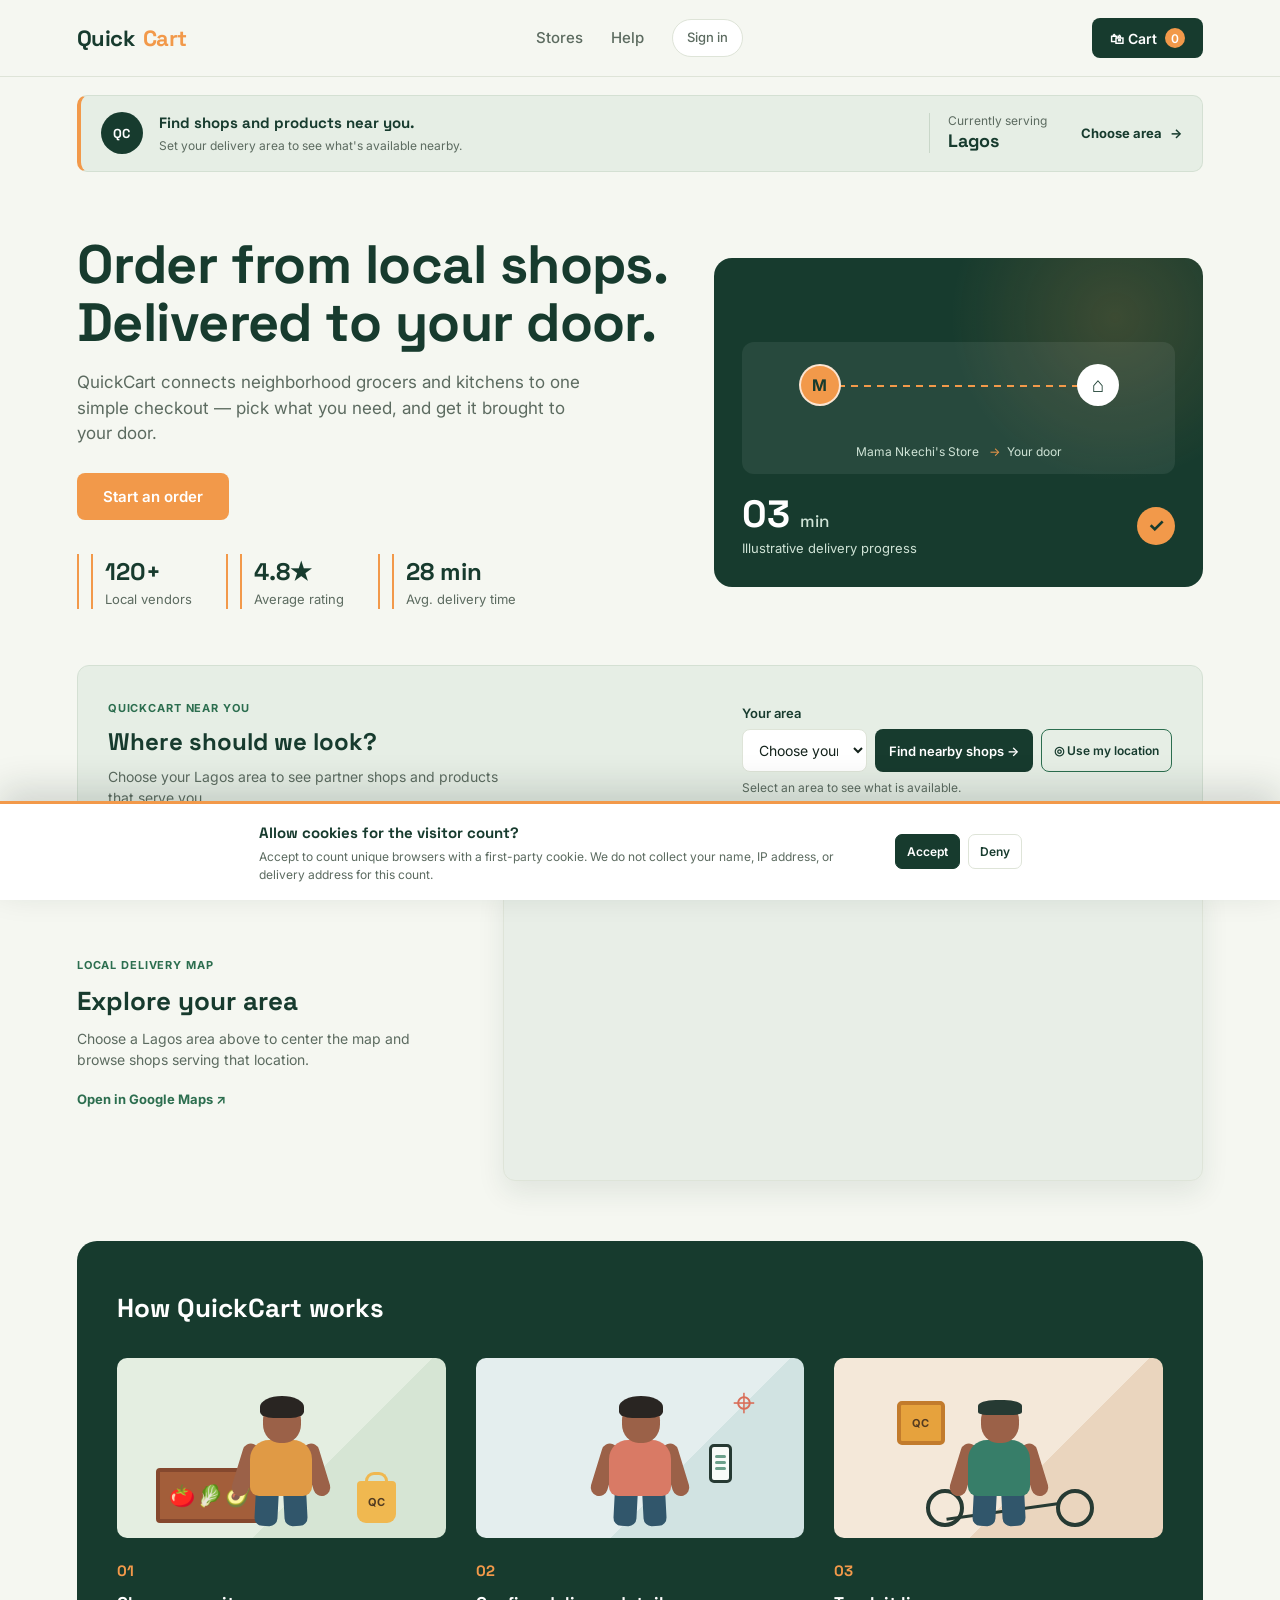
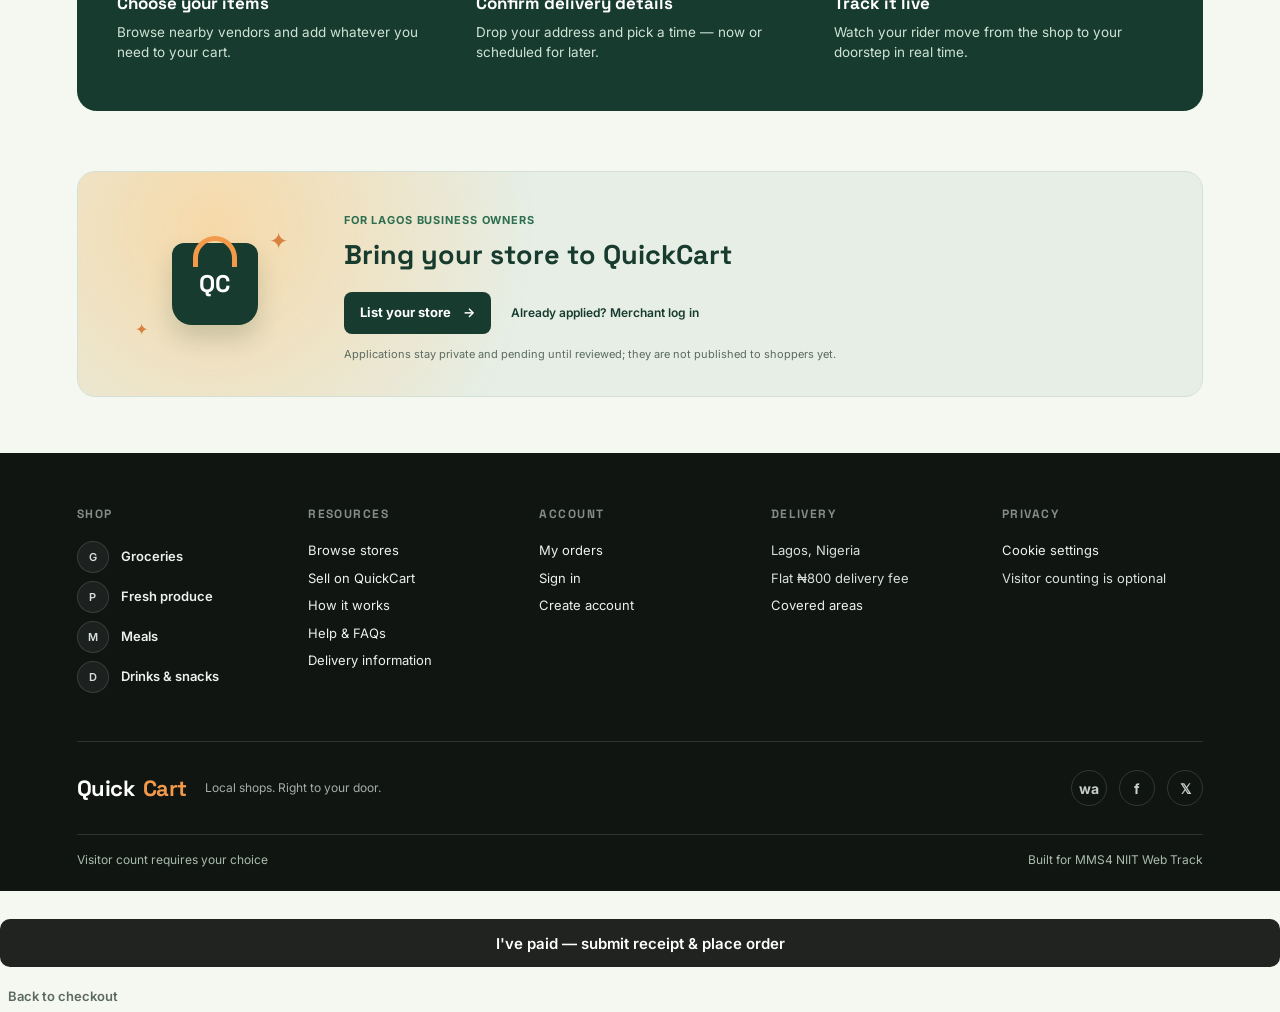
==== commit b167f239: "Updated" ====
--- a/src/main/resources/static/index.html
+++ b/src/main/resources/static/index.html
@@ -43,7 +43,7 @@
     </div>
   </div>
   <div class="hero-visual">
-    <div class="tag"><span class="live-dot"></span> Demo order · Ikeja</div>
+    
     <div class="route-map" aria-hidden="true">
       <div class="route-line"></div>
       <div class="route-stop shop-stop">M</div>
@@ -57,7 +57,7 @@
       </div>
       <div class="status-mark">✓</div>
     </div>
-    <div class="hero-demo-note">Demo route only · no live rider GPS</div>
+  
   </div>
 </div>
 
@@ -186,7 +186,7 @@
   <div class="merchant-cta-copy">
     <span class="location-kicker">FOR LAGOS BUSINESS OWNERS</span>
     <h2 id="merchantCtaTitle">Bring your store to QuickCart</h2>
-    <p>Create a store profile, choose the areas you serve, and submit your business details for review. No identity documents are collected in this demo.</p>
+   
     <div class="merchant-cta-actions">
       <a class="merchant-cta-button" href="merchant-signup.html">List your store <span aria-hidden="true">→</span></a>
       <a class="merchant-login-link" href="merchant-login.html">Already applied? Merchant log in</a>
@@ -211,7 +211,7 @@
       <a href="#how">How it works</a>
       <a href="help.html">Help & FAQs</a>
       <a href="help.html">Delivery information</a>
-      <a href="admin-login.html">Demo admin</a>
+      
     </div>
     <div class="footer-column">
       <h3>Account</h3>
@@ -242,9 +242,9 @@
       <a href="#" aria-label="Share QuickCart on X" title="Share on X" onclick="shareQuickCart('x', event)">𝕏</a>
     </div>
   </div>
-  <p class="footer-disclaimer">QuickCart is a class project demo. Store availability, products, and prices are sample data; delivery is not a live courier service.</p>
+
   <div class="footer-bottom">
-    <span>© 2026 QuickCart · Class project demo</span>
+    
     <span id="visitorCount">Visitor count requires your choice</span>
     <span>Built for MMS4 NIIT Web Track</span>
   </div>
@@ -301,15 +301,40 @@
 <div class="payment-modal" id="paymentModal" hidden>
   <section class="payment-dialog" role="dialog" aria-modal="true" aria-labelledby="paymentTitle" aria-describedby="paymentNotice">
     <span class="success-eyebrow">CHECKOUT · FINAL STEP</span>
-    <h2 id="paymentTitle">Confirm demo payment</h2>
+    <h2 id="paymentTitle">Pay by bank transfer</h2>
     <p class="payment-total-label">Order total</p>
     <p class="payment-total" id="paymentTotal">₦0</p>
-    <div class="payment-demo-notice" id="paymentNotice">
-      <strong>Demo only — no money will be charged.</strong>
-      <span>This project does not process real payments or collect payment details.</span>
-    </div>
-    <button type="button" class="success-done" id="demoPaymentSubmit" onclick="confirmDemoPayment()">Simulate payment &amp; place order</button>
-    <button type="button" class="payment-cancel" id="cancelDemoPayment" onclick="closePaymentModal()">Back to checkout</button>
+
+    <div class="payment-account">
+      <strong class="payment-account-title">Transfer to this account</strong>
+      <div class="payment-account-row" id="bankNameRow" hidden>
+        <span>Bank</span><b id="bankName"></b>
+      </div>
+      <div class="payment-account-row">
+        <span>Account name</span><b>Caleb Adesunloye</b>
+      </div>
+      <div class="payment-account-row">
+        <span>Account number</span>
+        <b id="accountNumber">8158865442</b>
+        <button type="button" class="payment-copy" id="copyAccountBtn" onclick="copyAccountNumber()">Copy</button>
+      </div>
+    </div>
+
+    <label class="receipt-upload" for="receiptInput" tabindex="0" onkeydown="if(event.key==='Enter'||event.key===' '){event.preventDefault();document.getElementById('receiptInput').click();}">
+      <strong>Upload payment receipt</strong>
+      <span id="receiptName">Tap to choose a screenshot, photo or PDF (max 5MB)</span>
+      <input type="file" id="receiptInput" accept="image/jpeg,image/png,image/webp,application/pdf" onchange="onReceiptChosen(this)" hidden>
+    </label>
+
+    
+      <strong>Payment confirmation may take up to 24 hours</strong>
+      <span>After you upload your receipt, we verify the transfer manually. Your order shows as “awaiting confirmation” until then.</span>
+    </div>
+
+    <p class="payment-error" id="paymentError" role="alert" hidden></p>
+
+    <button type="button" class="success-done" id="paymentSubmit" onclick="submitPaidOrder()" disabled>I've paid — submit receipt &amp; place order</button>
+    <button type="button" class="payment-cancel" id="cancelPayment" onclick="closePaymentModal()">Back to checkout</button>
   </section>
 </div>
 
@@ -544,7 +569,7 @@
   const message = document.getElementById('orderSuccessMessage');
   const reference = document.getElementById('orderSuccessReference');
   previousFocus = document.getElementById('cartButton');
-  message.textContent = `Your order has been placed successfully${order?.total != null ? ` for ${money(order.total)}` : ''}.`;
+  message.textContent = `Your order${order?.total != null ? ` of ${money(order.total)}` : ''} has been placed. We received your receipt, and payment confirmation may take up to 24 hours.`;
   reference.textContent = order?.id ? `Order #${order.id}` : '';
   modal.hidden = false;
   document.body.classList.add('modal-open');
@@ -565,7 +590,8 @@
   previousFocus = document.getElementById('checkoutBtn');
   modal.hidden = false;
   document.body.classList.add('modal-open');
-  document.getElementById('demoPaymentSubmit').focus();
+  resetReceipt();
+  document.getElementById('copyAccountBtn').focus();
 }
 
 function closePaymentModal(){
@@ -587,7 +613,7 @@
     return;
   }
   if (event.key === 'Tab') {
-    const focusable = modal.querySelectorAll('button:not([disabled]), a[href]');
+    const focusable = modal.querySelectorAll('button:not([disabled]), a[href], label[tabindex="0"]');
     const first = focusable[0];
     const last = focusable[focusable.length - 1];
     if (event.shiftKey && document.activeElement === first) {
@@ -631,32 +657,98 @@
   openPaymentModal();
 }
 
-async function confirmDemoPayment(){
+// Bank to pay into. Set BANK_NAME to show a "Bank" row in the checkout popup.
+const BANK_NAME = 'Moremonee Bank';
+const RECEIPT_MAX_BYTES = 5 * 1024 * 1024;
+const RECEIPT_HINT = 'Tap to choose a screenshot, photo or PDF (max 5MB)';
+
+if (BANK_NAME) {
+  document.getElementById('bankName').textContent = BANK_NAME;
+  document.getElementById('bankNameRow').hidden = false;
+}
+
+function showPaymentError(message){
+  const el = document.getElementById('paymentError');
+  el.textContent = message || '';
+  el.hidden = !message;
+}
+
+function resetReceipt(){
+  document.getElementById('receiptInput').value = '';
+  document.getElementById('receiptName').textContent = RECEIPT_HINT;
+  document.getElementById('paymentSubmit').disabled = true;
+  showPaymentError('');
+}
+
+function onReceiptChosen(input){
+  const file = input.files[0];
+  const submit = document.getElementById('paymentSubmit');
+  submit.disabled = true;
+  showPaymentError('');
+  if (!file) { document.getElementById('receiptName').textContent = RECEIPT_HINT; return; }
+  const okType = ['image/jpeg', 'image/png', 'image/webp', 'application/pdf'].includes(file.type);
+  if (!okType) {
+    input.value = '';
+    document.getElementById('receiptName').textContent = RECEIPT_HINT;
+    showPaymentError('Receipt must be a JPG, PNG, WEBP or PDF file.');
+    return;
+  }
+  if (file.size > RECEIPT_MAX_BYTES) {
+    input.value = '';
+    document.getElementById('receiptName').textContent = RECEIPT_HINT;
+    showPaymentError('Receipt is too large. Maximum size is 5MB.');
+    return;
+  }
+  document.getElementById('receiptName').textContent = file.name;
+  submit.disabled = false;
+}
+
+async function copyAccountNumber(){
+  const button = document.getElementById('copyAccountBtn');
+  try {
+    await navigator.clipboard.writeText(document.getElementById('accountNumber').textContent.trim());
+    button.textContent = 'Copied';
+    setTimeout(() => { button.textContent = 'Copy'; }, 1500);
+  } catch (err) {
+    showToast('Could not copy. Please copy the account number manually.', true);
+  }
+}
+
+async function submitPaidOrder(){
   if (isSubmittingOrder) return;
-  const button = document.getElementById('demoPaymentSubmit');
+  const file = document.getElementById('receiptInput').files[0];
+  if (!file) { showPaymentError('Please upload your payment receipt.'); return; }
+
+  const button = document.getElementById('paymentSubmit');
   const street = document.getElementById('streetAddress').value.trim();
   const city = document.getElementById('citySelect').value.trim();
   const state = document.getElementById('stateSelect').value.trim();
   const address = `${street}, ${city}, ${state}`;
+
+  const form = new FormData();
+  form.append('order', new Blob(
+    [JSON.stringify({ items: cart, address, street, city, state, paymentMethod: 'BANK_TRANSFER' })],
+    { type: 'application/json' }
+  ));
+  form.append('receipt', file);
+
   isSubmittingOrder = true;
   button.disabled = true;
-  button.textContent = 'Placing demo order...';
+  button.textContent = 'Uploading receipt...';
+  showPaymentError('');
   try {
-    const result = await api('/api/orders', {
-      method: 'POST',
-      body: JSON.stringify({ items: cart, address, street, city, state, paymentMethod: 'DEMO' })
-    });
+    const result = await api('/api/orders', { method: 'POST', body: form });
     document.getElementById('paymentModal').hidden = true;
     cart = {};
     updateCart();
     closeCart();
     showOrderSuccess(result.order);
   } catch (err) {
-    showToast(err.message, true);
+    showPaymentError(err.message);
   } finally {
     isSubmittingOrder = false;
-    button.disabled = false;
-    button.textContent = 'Simulate payment & place order';
+    button.disabled = !document.getElementById('receiptInput').files[0];
+    button.textContent = "I've paid — submit receipt & place order";
   }
 }
 
--- a/src/main/resources/static/style.css
+++ b/src/main/resources/static/style.css
@@ -313,6 +313,31 @@
 }
 .payment-demo-notice strong{color:#315D27;font-size:13px;}
 .payment-demo-notice span{color:var(--muted);font-size:12px;line-height:1.45;}
+.payment-account{
+  width:100%;margin-bottom:12px;padding:13px 14px;border:1px solid #D9E9CE;border-radius:10px;
+  background:#F1F8E9;text-align:left;
+}
+.payment-account-title{display:block;margin-bottom:8px;color:#315D27;font-size:13px;}
+.payment-account-row{display:flex;align-items:center;gap:8px;padding:4px 0;font-size:13px;}
+.payment-account-row span{flex:0 0 108px;color:var(--muted);}
+.payment-account-row b{flex:1;color:#17221B;word-break:break-all;}
+.payment-account-row[hidden]{display:none;}
+.payment-copy{
+  padding:4px 11px;border:1px solid var(--green-deep);border-radius:8px;background:#fff;
+  color:var(--green-deep);font:600 12px 'Inter',sans-serif;cursor:pointer;
+}
+.receipt-upload{
+  display:flex;flex-direction:column;gap:4px;width:100%;margin-bottom:12px;padding:14px;
+  border:2px dashed #C9C2B6;border-radius:10px;cursor:pointer;text-align:center;
+}
+.receipt-upload:hover,.receipt-upload:focus-within{border-color:var(--green-deep);background:#FAFAF7;}
+.receipt-upload strong{color:#17221B;font-size:14px;}
+.receipt-upload span{color:var(--muted);font-size:12px;word-break:break-all;}
+.payment-wait-notice{border-color:#F0D995;background:#FFF8E6;}
+.payment-wait-notice strong{color:#7A5B00;}
+.payment-error{width:100%;margin:12px 0 0;color:#B00020;font-size:13px;text-align:left;}
+.payment-error[hidden]{display:none;}
+.payment-dialog .success-done:disabled{opacity:.45;cursor:not-allowed;}
 .payment-dialog .success-done{margin-top:20px;}
 .payment-cancel{
   margin-top:13px;padding:8px;border:0;background:transparent;color:var(--muted);
@@ -383,6 +408,9 @@
 }
 .auth-switch{text-align:center;font-size:13.5px;color:var(--muted);margin-top:18px;}
 .auth-switch a{color:var(--green-mid);font-weight:600;text-decoration:none;cursor:pointer;}
+.auth-forgot-password{margin:-8px 0 14px;text-align:right;font-size:12px;}
+.auth-forgot-password a{color:var(--green-mid);font-weight:600;text-decoration:none;}
+.auth-forgot-password a:hover{text-decoration:underline;}
 .auth-error{
   background:#FBEAE7;color:var(--error);font-size:13px;padding:10px 12px;border-radius:8px;
   margin-bottom:16px;display:none;
